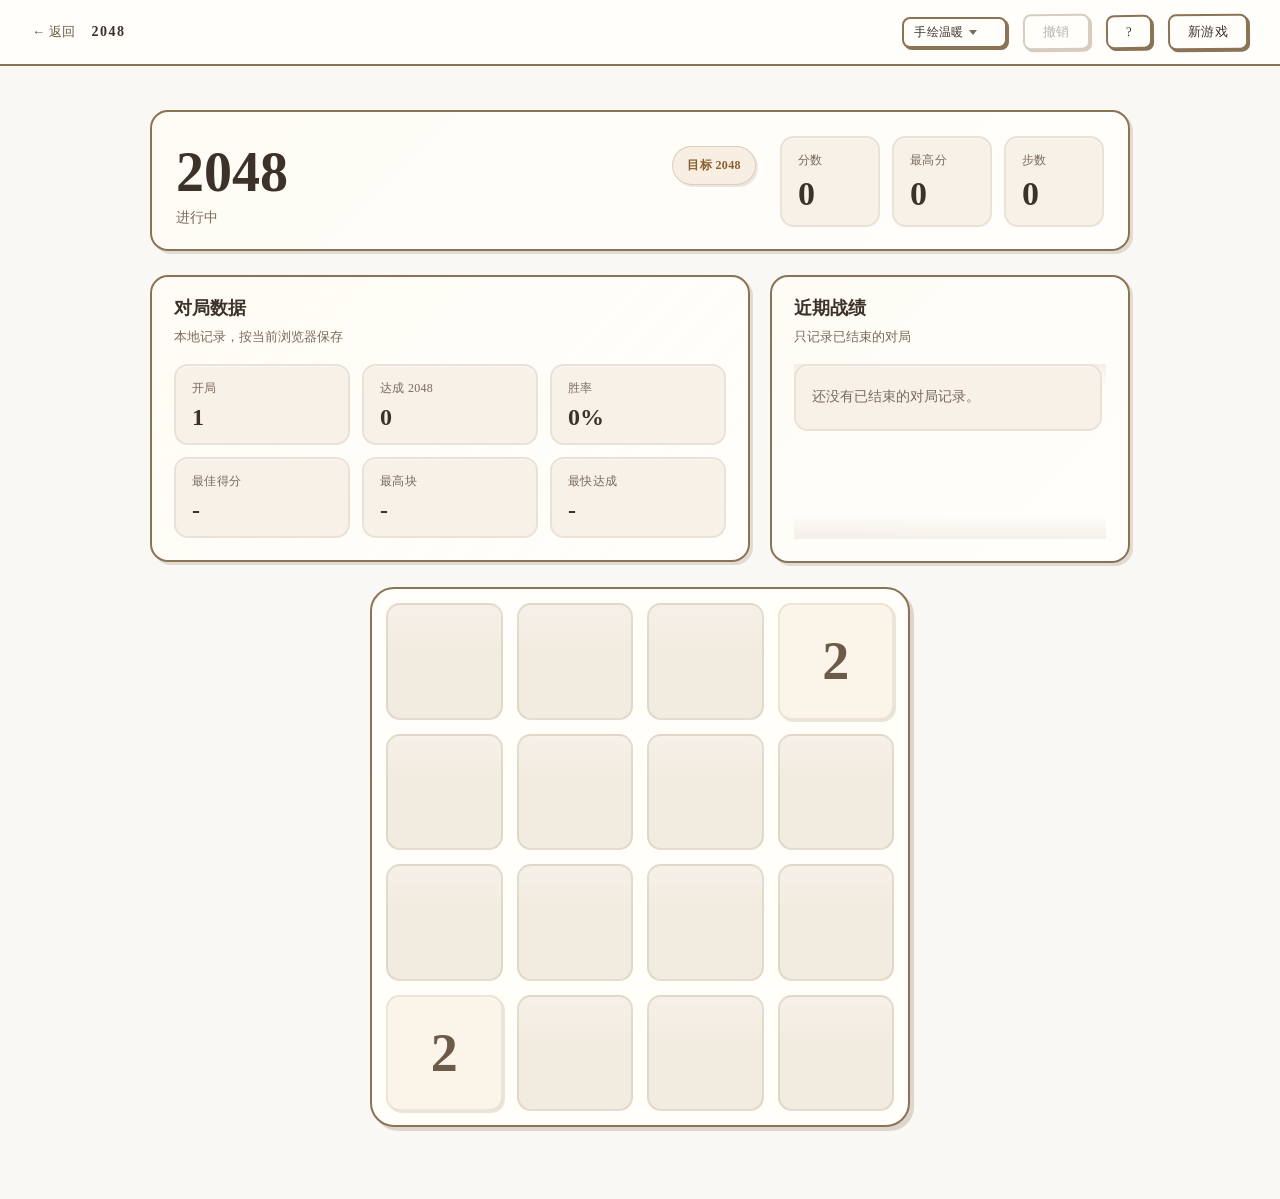
==== games/2048/index.html @ a8e71bed "Initial commit: game collection with GPL v3 license" ====
<!DOCTYPE html>
<html lang="zh-CN" data-theme="sketch">
<head>
  <meta charset="UTF-8" />
  <meta name="viewport" content="width=device-width, initial-scale=1.0" />
  <title>2048</title>
  <link rel="stylesheet" href="../../styles/common.css" />
  <link rel="stylesheet" href="2048.css?v=2" />
</head>
<body>
  <div class="topbar">
    <div class="topbar-left">
      <a class="back-link" href="../../index.html">&#8592; 返回</a>
      <span class="game-name">2048</span>
    </div>
    <div class="topbar-right">
      <div class="theme-switcher">
        <select id="theme-switcher" title="切换主题">
          <option value="dark">暗夜黑晶</option>
          <option value="flat">扁平多彩</option>
          <option value="neumorphism">新拟态</option>
          <option value="cyberpunk">赛博朋克</option>
          <option value="terminal">复古终端</option>
          <option value="material">Material You</option>
          <option value="vaporwave">蒸汽波</option>
          <option value="sketch">手绘温暖</option>
        </select>
      </div>
      <button id="btn-undo" type="button">撤销</button>
      <button id="btn-help" type="button" title="帮助 (?)">?</button>
      <button id="btn-new" type="button">新游戏</button>
    </div>
  </div>

  <main class="page">
    <section class="game-shell">
      <div class="game-head">
        <div class="headline">
          <div>
            <h1>2048</h1>
            <div class="status-text" id="status-text">进行中</div>
          </div>
          <div class="goal-chip" id="goal-chip">目标 2048</div>
        </div>
        <div class="metrics">
          <div class="metric">
            <span class="metric-label">分数</span>
            <strong id="score">0</strong>
          </div>
          <div class="metric">
            <span class="metric-label">最高分</span>
            <strong id="best">0</strong>
          </div>
          <div class="metric">
            <span class="metric-label">步数</span>
            <strong id="moves">0</strong>
          </div>
        </div>
      </div>

      <div class="stats-section">
        <section class="stats-panel">
          <div class="panel-head">
            <div>
              <h2>对局数据</h2>
              <div class="panel-subtitle">本地记录，按当前浏览器保存</div>
            </div>
          </div>
          <div class="stats-grid">
            <div class="stats-item">
              <span class="stats-label">开局</span>
              <strong id="stats-started">0</strong>
            </div>
            <div class="stats-item">
              <span class="stats-label">达成 2048</span>
              <strong id="stats-won">0</strong>
            </div>
            <div class="stats-item">
              <span class="stats-label">胜率</span>
              <strong id="stats-win-rate">0%</strong>
            </div>
            <div class="stats-item">
              <span class="stats-label">最佳得分</span>
              <strong id="stats-best-score">-</strong>
            </div>
            <div class="stats-item">
              <span class="stats-label">最高块</span>
              <strong id="stats-best-tile">-</strong>
            </div>
            <div class="stats-item">
              <span class="stats-label">最快达成</span>
              <strong id="stats-best-time">-</strong>
            </div>
          </div>
        </section>

        <section class="stats-panel recent-panel">
          <div class="panel-head">
            <div>
              <h2>近期战绩</h2>
              <div class="panel-subtitle">只记录已结束的对局</div>
            </div>
          </div>
          <div class="recent-list" id="recent-list"></div>
        </section>
      </div>

      <div class="board-wrap">
        <div class="board" id="board" aria-label="2048 棋盘">
          <div class="board-grid" id="board-grid" aria-hidden="true"></div>
          <div class="tile-layer" id="tile-layer" aria-live="polite"></div>
        </div>
      </div>
    </section>
  </main>

  <div class="overlay" id="overlay" hidden>
    <div class="overlay-card">
      <div class="overlay-title" id="overlay-title"></div>
      <div class="overlay-scoreline" id="overlay-scoreline"></div>
      <div class="overlay-actions">
        <button id="overlay-undo" type="button" hidden>撤销一步</button>
        <button id="overlay-continue" type="button" hidden>继续</button>
        <a class="overlay-link" id="overlay-home" href="../../index.html">返回首页</a>
        <button id="overlay-new" type="button">再来一局</button>
      </div>
    </div>
  </div>

  <div class="overlay" id="help-overlay" hidden>
    <div class="overlay-card">
      <div class="overlay-title">帮助</div>
      <div class="help-section">
        <div class="help-section-title">游戏规则</div>
        <div class="help-rules">
          <p>使用 <strong>方向键</strong> 或 <strong>滑动</strong> 来移动所有方块。</p>
          <p>相同数字的方块碰撞时会<strong>合并</strong>（如 2+2=4，4+4=8）。</p>
          <p>每次移动后，空白处会随机出现一个 2 或 4。</p>
          <p>目标是拼出<strong>2048</strong>；当无法移动时游戏结束。</p>
        </div>
      </div>
      <div class="help-section">
        <div class="help-section-title">快捷键</div>
        <div class="help-content">
          <div class="help-row"><kbd>方向键 / WASD / HJKL</kbd><span>移动方块</span></div>
          <div class="help-row"><kbd>R</kbd><span>新游戏</span></div>
          <div class="help-row"><kbd>U / Ctrl+Z</kbd><span>撤销一步</span></div>
          <div class="help-row"><kbd>?</kbd><span>打开帮助</span></div>
          <div class="help-row"><kbd>ESC</kbd><span>关闭弹窗</span></div>
        </div>
      </div>
      <div class="overlay-actions">
        <button id="help-close" type="button">知道了</button>
      </div>
    </div>
  </div>

  <script src="../../scripts/theme.js"></script>
  <script src="2048.js?v=2"></script>
</body>
</html>
---- styles/common.css ----
:root {
  /* 颜色 */
  --bg-base: #f5f5f7;
  --bg-glass: rgba(255, 255, 255, 0.6);
  --bg-glass-hover: rgba(255, 255, 255, 0.85);
  --bg-tag: rgba(0, 0, 0, 0.04);
  --bg-select-option: #ffffff;
  --bg-gradient: linear-gradient(180deg, #f9f9fb 0%, #ececef 100%);
  --line: rgba(0, 0, 0, 0.08);
  --line-soft: rgba(0, 0, 0, 0.04);
  --line-hover: rgba(0, 0, 0, 0.14);
  --ink: #1a1a1a;
  --ink-soft: #4a4a4a;
  --muted: #86868b;
  --accent: #5b6d8a;
  --good: #5a8a6a;
  --danger: #c5384a;

  /* 形状 */
  --radius: 10px;
  --radius-sm: 4px;
  --radius-md: 8px;
  --radius-lg: 14px;
  --radius-xl: 18px;

  /* 效果 */
  --shadow-button: inset 0 1px 0 rgba(255, 255, 255, 0.6),
    0 1px 2px rgba(0, 0, 0, 0.04);
  --shadow-button-hover: inset 0 1px 0 rgba(255, 255, 255, 0.6),
    0 1px 2px rgba(0, 0, 0, 0.04);
  --shadow-card: inset 0 1px 0 rgba(255, 255, 255, 0.7),
    0 1px 2px rgba(0, 0, 0, 0.04);
  --shadow-card-hover: inset 0 1px 0 rgba(255, 255, 255, 0.8),
    0 8px 24px rgba(0, 0, 0, 0.08), 0 2px 6px rgba(0, 0, 0, 0.04);
  --shadow-game-card: inset 0 1px 0 rgba(255, 255, 255, 0.9),
    0 4px 12px rgba(0, 0, 0, 0.08), 0 1px 3px rgba(0, 0, 0, 0.06);
  --shadow-game-card-hover: inset 0 1px 0 rgba(255, 255, 255, 0.9),
    0 8px 18px rgba(0, 0, 0, 0.1), 0 2px 5px rgba(0, 0, 0, 0.06);
  --shadow-game-card-back: inset 0 1px 0 rgba(255, 255, 255, 0.45),
    0 4px 12px rgba(0, 0, 0, 0.1), 0 1px 3px rgba(0, 0, 0, 0.06);
  --shadow-game-card-drag: inset 0 1px 0 rgba(255, 255, 255, 0.95),
    0 16px 36px rgba(0, 0, 0, 0.18), 0 4px 10px rgba(0, 0, 0, 0.1);
  --shadow-overlay: inset 0 1px 0 rgba(255, 255, 255, 0.95),
    0 24px 56px rgba(0, 0, 0, 0.12), 0 4px 12px rgba(0, 0, 0, 0.06);
  --shadow-toast: 0 8px 24px rgba(0, 0, 0, 0.15);
  --shadow-highlight: rgba(255, 255, 255, 0.6);
  --shadow-highlight-hover: rgba(255, 255, 255, 0.8);
  --backdrop: blur(14px) saturate(160%);
  --backdrop-card: blur(20px) saturate(160%);
  --backdrop-overlay: blur(20px) saturate(160%);
  --border-width: 1px;
  --border-style: solid;

  --font: -apple-system, BlinkMacSystemFont, "SF Pro Display", "Segoe UI",
    "PingFang SC", "Hiragino Sans GB", "Microsoft YaHei", sans-serif;

  /* 游戏页面通用变量 */
  --bg-slot: rgba(255, 255, 255, 0.4);
  --bg-card-face: rgba(255, 255, 255, 0.72);
  --bg-card-back: rgba(70, 75, 90, 0.28);
  --border-card: rgba(0, 0, 0, 0.06);
  --border-card-back: rgba(255, 255, 255, 0.45);
  --color-slot: rgba(0, 0, 0, 0.18);
  --bg-overlay: rgba(245, 245, 247, 0.55);
  --border-overlay: rgba(255, 255, 255, 0.85);
  --bg-toast: rgba(26, 26, 26, 0.85);
  --ink-toast: rgba(255, 255, 255, 0.95);
  --scroll-shadow: rgba(0, 0, 0, 0.08);
}

* {
  box-sizing: border-box;
}

html,
body {
  margin: 0;
  padding: 0;
  background-color: var(--bg-base);
  background-image: var(--bg-gradient);
  background-attachment: fixed;
  color: var(--ink);
  font-family: var(--font);
  min-height: 100vh;
  -webkit-font-smoothing: antialiased;
  -moz-osx-font-smoothing: grayscale;
}

a {
  color: inherit;
  text-decoration: none;
}

button {
  -webkit-appearance: none;
  appearance: none;
  font-family: inherit;
  font-size: 13px;
  color: var(--ink);
  background: var(--bg-glass);
  backdrop-filter: var(--backdrop);
  -webkit-backdrop-filter: var(--backdrop);
  border: var(--border-width) var(--border-style) var(--line);
  padding: 7px 18px;
  border-radius: var(--radius);
  cursor: pointer;
  transition: background 0.15s ease, border-color 0.15s ease,
    transform 0.05s ease, box-shadow 0.15s ease;
  letter-spacing: 0.3px;
  box-shadow: var(--shadow-button);
}
button:hover {
  background: var(--bg-glass-hover);
  border-color: var(--line-hover);
  box-shadow: var(--shadow-button-hover);
}
button:active {
  transform: translateY(1px);
}

button:focus-visible,
select:focus-visible,
a:focus-visible {
  outline: 2px solid var(--accent);
  outline-offset: 2px;
}
button[disabled] {
  opacity: 0.35;
  cursor: not-allowed;
}
button[disabled]:hover {
  background: var(--bg-glass);
  border-color: var(--line-soft);
  box-shadow: var(--shadow-button);
}

select {
  -webkit-appearance: none;
  appearance: none;
  font-family: inherit;
  font-size: 13px;
  color: var(--ink);
  background-color: var(--bg-glass);
  background-image: url("data:image/svg+xml,%3Csvg xmlns='http://www.w3.org/2000/svg' width='10' height='6' fill='none'%3E%3Cpath d='M1 1l4 4 4-4' stroke='%2386868b' stroke-width='1.5' stroke-linecap='round' stroke-linejoin='round'/%3E%3C/svg%3E");
  background-position: right 10px center;
  background-size: 10px 6px;
  background-repeat: no-repeat;
  backdrop-filter: var(--backdrop);
  -webkit-backdrop-filter: var(--backdrop);
  border: var(--border-width) var(--border-style) var(--line);
  padding: 6px 30px 6px 12px;
  border-radius: var(--radius);
  cursor: pointer;
  transition: border-color 0.15s ease;
  box-shadow: var(--shadow-button);
}
select:hover {
  border-color: var(--line-hover);
}
select option {
  background: var(--bg-select-option);
  color: var(--ink);
}

/* 头部 */
.site-header {
  padding: 72px 56px 36px;
  border-bottom: 1px solid var(--line);
}
.header-row {
  display: flex;
  justify-content: space-between;
  align-items: center;
  gap: 20px;
  flex-wrap: wrap;
}
.site-title {
  font-size: 36px;
  font-weight: 600;
  letter-spacing: 1px;
  color: var(--ink);
}
.site-subtitle {
  color: var(--muted);
  font-size: 14px;
  margin-top: 12px;
  letter-spacing: 0.5px;
}

/* 主题切换器 */
.theme-switcher select {
  font-size: 12px;
  padding: 5px 10px;
  min-height: 30px;
}

/* 自定义下拉 */
.custom-dropdown {
  position: relative;
}

.custom-dropdown-trigger {
  font-size: 12px;
  padding: 5px 28px 5px 10px;
  display: flex;
  align-items: center;
  gap: 6px;
  white-space: nowrap;
  min-height: 30px;
}

.custom-dropdown-trigger::after {
  content: "";
  width: 0;
  height: 0;
  border-left: 4px solid transparent;
  border-right: 4px solid transparent;
  border-top: 5px solid var(--muted);
  transition: transform 0.15s ease;
}

.custom-dropdown-trigger.is-open::after {
  transform: rotate(180deg);
}

.custom-dropdown-list {
  position: absolute;
  top: calc(100% + 6px);
  right: 0;
  min-width: 100%;
  max-height: 240px;
  overflow: auto;
  background: var(--bg-glass-hover);
  backdrop-filter: var(--backdrop-card);
  -webkit-backdrop-filter: var(--backdrop-card);
  border: var(--border-width) var(--border-style) var(--line);
  border-radius: var(--radius);
  box-shadow: var(--shadow-overlay);
  z-index: 200;
  padding: 4px;
  scrollbar-width: thin;
  scrollbar-color: var(--line-hover) transparent;
  opacity: 0;
  visibility: hidden;
  transform: translateY(-4px);
  transition: opacity 0.18s ease, visibility 0.18s ease, transform 0.18s ease;
}

.custom-dropdown-list.is-open {
  opacity: 1;
  visibility: visible;
  transform: translateY(0);
}

.custom-dropdown-list::-webkit-scrollbar {
  width: 4px;
}

.custom-dropdown-list::-webkit-scrollbar-track {
  background: transparent;
}

.custom-dropdown-list::-webkit-scrollbar-thumb {
  background: var(--line-hover);
  border-radius: 999px;
}

.custom-dropdown-item {
  padding: 6px 10px;
  font-size: 12px;
  color: var(--ink);
  border-radius: var(--radius-sm);
  cursor: pointer;
  white-space: nowrap;
  transition: background 0.1s ease;
}

.custom-dropdown-item:hover {
  background: var(--bg-tag);
}

.custom-dropdown-item.is-active {
  color: var(--accent);
  font-weight: 600;
}

/* 游戏卡片网格 */
.game-grid {
  display: grid;
  grid-template-columns: repeat(auto-fill, minmax(260px, 1fr));
  gap: 22px;
  padding: 40px 56px 80px;
}

.game-card {
  display: block;
  background: var(--bg-glass);
  backdrop-filter: var(--backdrop-card);
  -webkit-backdrop-filter: var(--backdrop-card);
  border: var(--border-width) var(--border-style) var(--line);
  border-radius: var(--radius-lg);
  padding: 26px 28px 24px;
  cursor: pointer;
  transition: transform 0.2s ease, background 0.2s ease, border-color 0.2s ease,
    box-shadow 0.2s ease;
  position: relative;
  box-shadow: var(--shadow-card);
}
.game-card:hover {
  transform: translateY(-3px);
  background: var(--bg-glass-hover);
  border-color: var(--line-hover);
  box-shadow: var(--shadow-card-hover);
}
.game-card:active {
  transform: translateY(-1px);
}

.game-card .name {
  font-size: 18px;
  font-weight: 600;
  letter-spacing: 0.3px;
  color: var(--ink);
}
.game-card .desc {
  margin-top: 12px;
  font-size: 13px;
  color: var(--muted);
  line-height: 1.65;
}
.game-card .tag {
  display: inline-block;
  margin-top: 14px;
  padding: 3px 10px;
  font-size: 11px;
  background: var(--bg-tag);
  border: var(--border-width) var(--border-style) var(--line);
  color: var(--ink-soft);
  border-radius: var(--radius-sm);
  letter-spacing: 0.5px;
}

/* --- Dashboard stats on homepage --- */

.dash-stats {
  margin-top: 14px;
  padding-top: 12px;
  border-top: 1px dashed var(--line);
}

.dash-line {
  display: flex;
  justify-content: space-between;
  gap: 8px;
  font-size: 12px;
  color: var(--muted);
}

.dash-line span {
  display: inline-flex;
  align-items: center;
  gap: 4px;
}

.dash-recent {
  margin-top: 4px;
  font-size: 12px;
  color: var(--muted);
  white-space: nowrap;
  overflow: hidden;
  text-overflow: ellipsis;
}

/* ========== 主题定义 ========== */

/* 1. glass（默认） */

/* 2. 暗夜黑晶 */
html[data-theme="dark"] {
  --bg-base: #0f0f12;
  --bg-glass: rgba(35, 35, 40, 0.6);
  --bg-glass-hover: rgba(50, 50, 58, 0.85);
  --bg-tag: rgba(255, 255, 255, 0.06);
  --bg-select-option: #25252b;
  --bg-gradient: linear-gradient(180deg, #16161a 0%, #0f0f12 100%);
  --line: rgba(255, 255, 255, 0.08);
  --line-soft: rgba(255, 255, 255, 0.04);
  --line-hover: rgba(255, 255, 255, 0.14);
  --ink: #e8e8ed;
  --ink-soft: #a1a1a6;
  --muted: #6e6e73;
  --accent: #5fa8d3;
  --good: #5da876;
  --danger: #e85d6e;
  --shadow-button: inset 0 1px 0 rgba(255, 255, 255, 0.05),
    0 1px 2px rgba(0, 0, 0, 0.3);
  --shadow-button-hover: inset 0 1px 0 rgba(255, 255, 255, 0.05),
    0 1px 2px rgba(0, 0, 0, 0.3);
  --shadow-card: inset 0 1px 0 rgba(255, 255, 255, 0.05),
    0 1px 2px rgba(0, 0, 0, 0.3);
  --shadow-card-hover: inset 0 1px 0 rgba(255, 255, 255, 0.08),
    0 8px 24px rgba(0, 0, 0, 0.35), 0 2px 6px rgba(0, 0, 0, 0.2);
  --shadow-game-card: inset 0 1px 0 rgba(255, 255, 255, 0.08),
    0 4px 12px rgba(0, 0, 0, 0.25), 0 1px 3px rgba(0, 0, 0, 0.2);
  --shadow-game-card-hover: inset 0 1px 0 rgba(255, 255, 255, 0.08),
    0 8px 18px rgba(0, 0, 0, 0.3), 0 2px 5px rgba(0, 0, 0, 0.2);
  --shadow-game-card-back: inset 0 1px 0 rgba(255, 255, 255, 0.1),
    0 4px 12px rgba(0, 0, 0, 0.25), 0 1px 3px rgba(0, 0, 0, 0.2);
  --shadow-game-card-drag: inset 0 1px 0 rgba(255, 255, 255, 0.1),
    0 16px 36px rgba(0, 0, 0, 0.35), 0 4px 10px rgba(0, 0, 0, 0.25);
  --shadow-overlay: inset 0 1px 0 rgba(255, 255, 255, 0.08),
    0 24px 56px rgba(0, 0, 0, 0.45), 0 4px 12px rgba(0, 0, 0, 0.25);
  --shadow-toast: 0 8px 24px rgba(0, 0, 0, 0.35);
  --shadow-highlight: rgba(255, 255, 255, 0.05);
  --shadow-highlight-hover: rgba(255, 255, 255, 0.08);
  --bg-slot: rgba(255, 255, 255, 0.12);
  --bg-card-face: rgba(240, 240, 245, 0.92);
  --bg-card-back: rgba(120, 125, 140, 0.35);
  --border-card: rgba(0, 0, 0, 0.12);
  --border-card-back: rgba(255, 255, 255, 0.25);
  --color-slot: rgba(255, 255, 255, 0.25);
  --bg-overlay: rgba(15, 15, 18, 0.75);
  --border-overlay: rgba(255, 255, 255, 0.08);
  --bg-toast: rgba(20, 20, 25, 0.9);
  --ink-toast: rgba(255, 255, 255, 0.95);
  --scroll-shadow: rgba(0, 0, 0, 0.2);
}

/* 3. 扁平多彩 */
html[data-theme="flat"] {
  --bg-base: #f0f2f5;
  --bg-glass: #ffffff;
  --bg-glass-hover: #f5f5f5;
  --bg-tag: #eef1f5;
  --bg-select-option: #ffffff;
  --bg-gradient: none;
  --line: #e1e4e8;
  --line-soft: #f0f2f5;
  --line-hover: #d1d5da;
  --ink: #24292f;
  --ink-soft: #57606a;
  --muted: #8c959f;
  --accent: #0969da;
  --good: #1a7f37;
  --danger: #cf222e;
  --radius: 0px;
  --radius-sm: 0px;
  --radius-md: 0px;
  --radius-lg: 0px;
  --radius-xl: 0px;
  --shadow-button: none;
  --shadow-button-hover: none;
  --shadow-card: none;
  --shadow-card-hover: none;
  --shadow-game-card: none;
  --shadow-game-card-hover: none;
  --shadow-game-card-back: none;
  --shadow-game-card-drag: none;
  --shadow-overlay: none;
  --shadow-toast: none;
  --shadow-highlight: transparent;
  --shadow-highlight-hover: transparent;
  --backdrop: none;
  --backdrop-card: none;
  --backdrop-overlay: none;
  --bg-slot: #eef1f5;
  --bg-card-face: #ffffff;
  --bg-card-back: #57606a;
  --border-card: #d1d5da;
  --border-card-back: #8c959f;
  --color-slot: #8c959f;
  --bg-overlay: rgba(240, 242, 245, 0.95);
  --border-overlay: #d1d5da;
  --bg-toast: #24292f;
  --ink-toast: #ffffff;
  --scroll-shadow: rgba(0, 0, 0, 0.06);
}

/* 4. 新拟态 */
html[data-theme="neumorphism"] {
  --bg-base: #e0e5ec;
  --bg-glass: #e0e5ec;
  --bg-glass-hover: #e0e5ec;
  --bg-tag: #d1d9e6;
  --bg-select-option: #e0e5ec;
  --bg-gradient: none;
  --line: transparent;
  --line-soft: transparent;
  --line-hover: transparent;
  --ink: #4a5568;
  --ink-soft: #718096;
  --muted: #a0aec0;
  --accent: #667eea;
  --good: #48bb78;
  --danger: #f56565;
  --radius: 12px;
  --radius-sm: 8px;
  --radius-md: 10px;
  --radius-lg: 16px;
  --radius-xl: 20px;
  --shadow-button: 6px 6px 10px rgba(163, 177, 198, 0.6),
    -6px -6px 10px rgba(255, 255, 255, 0.5);
  --shadow-button-hover: inset 4px 4px 8px rgba(163, 177, 198, 0.6),
    inset -4px -4px 8px rgba(255, 255, 255, 0.5);
  --shadow-card: 8px 8px 16px rgba(163, 177, 198, 0.6),
    -8px -8px 16px rgba(255, 255, 255, 0.5);
  --shadow-card-hover: inset 4px 4px 8px rgba(163, 177, 198, 0.6),
    inset -4px -4px 8px rgba(255, 255, 255, 0.5);
  --shadow-game-card: 6px 6px 12px rgba(163, 177, 198, 0.5),
    -6px -6px 12px rgba(255, 255, 255, 0.4);
  --shadow-game-card-hover: 8px 8px 16px rgba(163, 177, 198, 0.5),
    -8px -8px 16px rgba(255, 255, 255, 0.4);
  --shadow-game-card-back: inset 3px 3px 6px rgba(163, 177, 198, 0.4),
    inset -3px -3px 6px rgba(255, 255, 255, 0.3);
  --shadow-game-card-drag: 10px 10px 20px rgba(163, 177, 198, 0.6),
    -10px -10px 20px rgba(255, 255, 255, 0.5);
  --shadow-overlay: 12px 12px 24px rgba(163, 177, 198, 0.6),
    -12px -12px 24px rgba(255, 255, 255, 0.5);
  --shadow-toast: 6px 6px 12px rgba(163, 177, 198, 0.5),
    -6px -6px 12px rgba(255, 255, 255, 0.4);
  --shadow-highlight: transparent;
  --shadow-highlight-hover: transparent;
  --backdrop: none;
  --backdrop-card: none;
  --backdrop-overlay: none;
  --border-width: 0px;
  --bg-slot: #e0e5ec;
  --bg-card-face: #e0e5ec;
  --bg-card-back: #c5cdd8;
  --border-card: transparent;
  --border-card-back: transparent;
  --color-slot: #a0aec0;
  --bg-overlay: rgba(224, 229, 236, 0.85);
  --border-overlay: transparent;
  --bg-toast: #4a5568;
  --ink-toast: #ffffff;
  --scroll-shadow: rgba(163, 177, 198, 0.25);
}

/* 5. 赛博朋克 */
html[data-theme="cyberpunk"] {
  --bg-base: #0a0a0f;
  --bg-glass: rgba(10, 10, 15, 0.85);
  --bg-glass-hover: rgba(20, 20, 35, 0.95);
  --bg-tag: rgba(0, 255, 255, 0.1);
  --bg-select-option: #0a0a0f;
  --bg-gradient: linear-gradient(180deg, #0f0f1a 0%, #0a0a0f 100%);
  --line: #00ffff;
  --line-soft: rgba(0, 255, 255, 0.15);
  --line-hover: #00ffff;
  --ink: #e0e0e0;
  --ink-soft: #a0a0a0;
  --muted: #606060;
  --accent: #ff00ff;
  --good: #00ff41;
  --danger: #ff003c;
  --radius: 2px;
  --radius-sm: 0px;
  --radius-md: 2px;
  --radius-lg: 4px;
  --radius-xl: 4px;
  --shadow-button: 0 0 8px rgba(0, 255, 255, 0.4),
    inset 0 0 4px rgba(0, 255, 255, 0.2);
  --shadow-button-hover: 0 0 12px rgba(0, 255, 255, 0.6),
    inset 0 0 6px rgba(0, 255, 255, 0.3);
  --shadow-card: 0 0 12px rgba(0, 255, 255, 0.3),
    inset 0 0 6px rgba(0, 255, 255, 0.1);
  --shadow-card-hover: 0 0 20px rgba(0, 255, 255, 0.6),
    inset 0 0 10px rgba(0, 255, 255, 0.2);
  --shadow-game-card: 0 0 8px rgba(0, 255, 255, 0.3),
    inset 0 0 4px rgba(0, 255, 255, 0.1);
  --shadow-game-card-hover: 0 0 12px rgba(0, 255, 255, 0.5),
    inset 0 0 6px rgba(0, 255, 255, 0.15);
  --shadow-game-card-back: 0 0 8px rgba(255, 0, 255, 0.3);
  --shadow-game-card-drag: 0 0 20px rgba(0, 255, 255, 0.6);
  --shadow-overlay: 0 0 40px rgba(0, 255, 255, 0.3);
  --shadow-toast: 0 0 12px rgba(0, 255, 255, 0.5);
  --shadow-highlight: transparent;
  --shadow-highlight-hover: transparent;
  --backdrop: none;
  --backdrop-card: none;
  --backdrop-overlay: none;
  --font: "Courier New", "Segoe UI", "PingFang SC", "Microsoft YaHei", monospace;
  --bg-slot: rgba(0, 255, 255, 0.05);
  --bg-card-face: rgba(15, 15, 25, 0.95);
  --bg-card-back: rgba(255, 0, 255, 0.15);
  --border-card: #00ffff;
  --border-card-back: #ff00ff;
  --color-slot: #00ffff;
  --bg-overlay: rgba(5, 5, 10, 0.9);
  --border-overlay: #00ffff;
  --bg-toast: rgba(5, 5, 10, 0.95);
  --ink-toast: #e0e0e0;
  --suit-spade: #e0e0e0;
  --suit-club: #e0e0e0;
  --suit-heart: #ff3333;
  --suit-diamond: #ff3333;
  --scroll-shadow: rgba(0, 255, 255, 0.08);
}

/* 6. 复古终端 */
html[data-theme="terminal"] {
  --bg-base: #0c0c0c;
  --bg-glass: #0f1f0f;
  --bg-glass-hover: #1a2f1a;
  --bg-tag: #0f1f0f;
  --bg-select-option: #0c0c0c;
  --bg-gradient: none;
  --line: #33ff33;
  --line-soft: rgba(51, 255, 51, 0.15);
  --line-hover: #33ff33;
  --ink: #33ff33;
  --ink-soft: #2ecc2e;
  --muted: #1a8c1a;
  --accent: #33ff33;
  --good: #33ff33;
  --danger: #ff3333;
  --radius: 0px;
  --radius-sm: 0px;
  --radius-md: 0px;
  --radius-lg: 0px;
  --radius-xl: 0px;
  --shadow-button: none;
  --shadow-button-hover: none;
  --shadow-card: none;
  --shadow-card-hover: none;
  --shadow-game-card: none;
  --shadow-game-card-hover: none;
  --shadow-game-card-back: none;
  --shadow-game-card-drag: none;
  --shadow-overlay: none;
  --shadow-toast: none;
  --shadow-highlight: transparent;
  --shadow-highlight-hover: transparent;
  --backdrop: none;
  --backdrop-card: none;
  --backdrop-overlay: none;
  --font: "Courier New", "SF Mono", "PingFang SC", "Microsoft YaHei", monospace;
  --bg-slot: #0f1f0f;
  --bg-card-face: #0c0c0c;
  --bg-card-back: #1a1a1a;
  --border-card: #33ff33;
  --border-card-back: #33ff33;
  --color-slot: #1a8c1a;
  --bg-overlay: rgba(12, 12, 12, 0.95);
  --border-overlay: #33ff33;
  --bg-toast: #0c0c0c;
  --ink-toast: #33ff33;
  --suit-spade: #33ff33;
  --suit-club: #33ff33;
  --suit-heart: #ff3333;
  --suit-diamond: #ff3333;
  --scroll-shadow: rgba(51, 255, 51, 0.06);
}

/* 7. Material You */
html[data-theme="material"] {
  --bg-base: #fdfbf7;
  --bg-glass: #ffffff;
  --bg-glass-hover: #f5f5f5;
  --bg-tag: #e8eaed;
  --bg-select-option: #ffffff;
  --bg-gradient: none;
  --line: #dadce0;
  --line-soft: #f1f3f4;
  --line-hover: #dadce0;
  --ink: #202124;
  --ink-soft: #5f6368;
  --muted: #80868b;
  --accent: #1a73e8;
  --good: #34a853;
  --danger: #ea4335;
  --radius: 8px;
  --radius-sm: 4px;
  --radius-md: 12px;
  --radius-lg: 16px;
  --radius-xl: 24px;
  --shadow-button: 0 1px 2px rgba(60, 64, 67, 0.3),
    0 1px 3px 1px rgba(60, 64, 67, 0.15);
  --shadow-button-hover: 0 1px 2px rgba(60, 64, 67, 0.3),
    0 2px 6px 2px rgba(60, 64, 67, 0.15);
  --shadow-card: 0 1px 2px rgba(60, 64, 67, 0.3),
    0 1px 3px 1px rgba(60, 64, 67, 0.15);
  --shadow-card-hover: 0 1px 2px rgba(60, 64, 67, 0.3),
    0 2px 6px 2px rgba(60, 64, 67, 0.15);
  --shadow-game-card: 0 1px 2px rgba(60, 64, 67, 0.2),
    0 1px 3px rgba(60, 64, 67, 0.1);
  --shadow-game-card-hover: 0 1px 3px rgba(60, 64, 67, 0.3),
    0 4px 8px 3px rgba(60, 64, 67, 0.15);
  --shadow-game-card-back: 0 1px 2px rgba(60, 64, 67, 0.2),
    0 1px 3px rgba(60, 64, 67, 0.1);
  --shadow-game-card-drag: 0 4px 8px rgba(60, 64, 67, 0.3),
    0 6px 12px 4px rgba(60, 64, 67, 0.15);
  --shadow-overlay: 0 8px 16px rgba(60, 64, 67, 0.2),
    0 12px 24px 6px rgba(60, 64, 67, 0.1);
  --shadow-toast: 0 4px 8px rgba(60, 64, 67, 0.3);
  --shadow-highlight: transparent;
  --shadow-highlight-hover: transparent;
  --backdrop: none;
  --backdrop-card: none;
  --backdrop-overlay: none;
  --font: "Roboto", "Segoe UI", "PingFang SC", "Microsoft YaHei", sans-serif;
  --bg-slot: #f1f3f4;
  --bg-card-face: #ffffff;
  --bg-card-back: #5f6368;
  --border-card: #dadce0;
  --border-card-back: #9aa0a6;
  --color-slot: #80868b;
  --bg-overlay: rgba(255, 255, 255, 0.9);
  --border-overlay: #ffffff;
  --bg-toast: #202124;
  --ink-toast: #ffffff;
  --scroll-shadow: rgba(60, 64, 67, 0.08);
}

/* 8. 蒸汽波 */
html[data-theme="vaporwave"] {
  --bg-base: #1a0b2e;
  --bg-glass: rgba(255, 105, 180, 0.15);
  --bg-glass-hover: rgba(255, 105, 180, 0.25);
  --bg-tag: rgba(0, 255, 255, 0.1);
  --bg-select-option: #1a0b2e;
  --bg-gradient: linear-gradient(180deg, #2d1b4e 0%, #1a0b2e 50%, #0f0520 100%);
  --line: #ff69b4;
  --line-soft: rgba(255, 105, 180, 0.2);
  --line-hover: #00ffff;
  --ink: #f0f0f0;
  --ink-soft: #c0c0c0;
  --muted: #8080ff;
  --accent: #00ffff;
  --good: #39ff14;
  --danger: #ff003c;
  --radius: 4px;
  --radius-sm: 2px;
  --radius-md: 6px;
  --radius-lg: 12px;
  --radius-xl: 16px;
  --shadow-button: 0 0 10px rgba(0, 255, 255, 0.4),
    0 0 20px rgba(255, 105, 180, 0.2);
  --shadow-button-hover: 0 0 15px rgba(0, 255, 255, 0.6),
    0 0 30px rgba(255, 105, 180, 0.3);
  --shadow-card: 0 0 15px rgba(0, 255, 255, 0.3),
    0 0 30px rgba(255, 105, 180, 0.15);
  --shadow-card-hover: 0 0 25px rgba(0, 255, 255, 0.5),
    0 0 50px rgba(255, 105, 180, 0.3);
  --shadow-game-card: 0 0 10px rgba(0, 255, 255, 0.3),
    0 4px 12px rgba(0, 0, 0, 0.2);
  --shadow-game-card-hover: 0 0 15px rgba(0, 255, 255, 0.5),
    0 8px 18px rgba(0, 0, 0, 0.25);
  --shadow-game-card-back: 0 0 10px rgba(255, 105, 180, 0.4);
  --shadow-game-card-drag: 0 0 25px rgba(0, 255, 255, 0.6),
    0 16px 36px rgba(0, 0, 0, 0.3);
  --shadow-overlay: 0 0 40px rgba(0, 255, 255, 0.3);
  --shadow-toast: 0 0 15px rgba(0, 255, 255, 0.5);
  --shadow-highlight: transparent;
  --shadow-highlight-hover: transparent;
  --backdrop: none;
  --backdrop-card: none;
  --backdrop-overlay: none;
  --font: "Courier New", "Segoe UI", "PingFang SC", "Microsoft YaHei", monospace;
  --bg-slot: rgba(255, 105, 180, 0.1);
  --bg-card-face: rgba(26, 11, 46, 0.9);
  --bg-card-back: rgba(255, 105, 180, 0.2);
  --border-card: #00ffff;
  --border-card-back: #ff69b4;
  --color-slot: #ff69b4;
  --bg-overlay: rgba(26, 11, 46, 0.9);
  --border-overlay: #00ffff;
  --bg-toast: rgba(26, 11, 46, 0.95);
  --ink-toast: #f0f0f0;
  --suit-spade: #f0f0f0;
  --suit-club: #f0f0f0;
  --suit-heart: #ff69b4;
  --suit-diamond: #ff69b4;
  --scroll-shadow: rgba(255, 105, 180, 0.08);
}

/* 9. 手绘温暖 */
html[data-theme="sketch"] {
  --bg-base: #faf8f5;
  --bg-glass: #fffefb;
  --bg-glass-hover: #ffffff;
  --bg-tag: #f5f0e8;
  --bg-select-option: #fffefb;
  --bg-gradient: none;
  --line: #8b7355;
  --line-soft: #e8e0d5;
  --line-hover: #6b5a45;
  --ink: #3d3229;
  --ink-soft: #6b5a45;
  --muted: #7a6a5a;
  --accent: #d4a373;
  --good: #7fb069;
  --danger: #c75b39;
  --radius: 8px;
  --radius-sm: 4px;
  --radius-md: 10px;
  --radius-lg: 14px;
  --radius-xl: 18px;
  --shadow-button: 2px 2px 0 #8b7355;
  --shadow-button-hover: 3px 3px 0 #6b5a45;
  --shadow-card: 3px 3px 0 #8b7355;
  --shadow-card-hover: 4px 4px 0 #6b5a45;
  --shadow-game-card: 2px 2px 0 rgba(139, 115, 85, 0.3);
  --shadow-game-card-hover: 3px 3px 0 rgba(139, 115, 85, 0.4);
  --shadow-game-card-back: 2px 2px 0 rgba(139, 115, 85, 0.3);
  --shadow-game-card-drag: 4px 4px 0 rgba(139, 115, 85, 0.4);
  --shadow-overlay: 4px 4px 0 #8b7355;
  --shadow-toast: 2px 2px 0 #8b7355;
  --shadow-highlight: transparent;
  --shadow-highlight-hover: transparent;
  --backdrop: none;
  --backdrop-card: none;
  --backdrop-overlay: none;
  --border-width: 2px;
  --font: "Georgia", "Times New Roman", "Songti SC", "SimSun", "PingFang SC",
    "Microsoft YaHei", serif;
  --bg-slot: #f5f0e8;
  --bg-card-face: #fffefb;
  --bg-card-back: #d4c4a8;
  --border-card: #8b7355;
  --border-card-back: #a09080;
  --color-slot: #a09080;
  --bg-overlay: rgba(250, 248, 245, 0.95);
  --border-overlay: #8b7355;
  --bg-toast: rgba(61, 50, 41, 0.92);
  --ink-toast: rgba(255, 255, 255, 0.95);
  --scroll-shadow: rgba(139, 115, 85, 0.1);
}

/* ========== 主题特有覆盖（重做级别差异） ========== */

/* flat — 瓷砖式列表 */
html[data-theme="flat"] .game-grid {
  gap: 0;
  padding: 0;
}
html[data-theme="flat"] .game-card {
  border-width: 0 0 1px 0;
  border-radius: 0;
  display: flex;
  align-items: center;
  flex-wrap: wrap;
  gap: 8px 20px;
  padding: 22px 56px;
}
html[data-theme="flat"] .game-card .name {
  flex: 0 0 auto;
  font-weight: 700;
}
html[data-theme="flat"] .game-card .desc {
  margin-top: 0;
  flex: 1 1 auto;
}
html[data-theme="flat"] .game-card .tag {
  margin-top: 0;
  flex: 0 0 auto;
  border: none;
  background: var(--accent);
  color: #ffffff;
  padding: 4px 12px;
  font-size: 12px;
  text-transform: uppercase;
  letter-spacing: 0.5px;
}
html[data-theme="flat"] .game-card:hover {
  transform: none;
  background: var(--bg-tag);
}
html[data-theme="flat"] .site-header {
  border-bottom-width: 2px;
}

/* neumorphism — 胶囊与居中 */
html[data-theme="neumorphism"] .game-card {
  text-align: center;
  padding: 36px 28px;
}
html[data-theme="neumorphism"] .game-card .tag {
  border-radius: 999px;
  padding: 6px 16px;
}
html[data-theme="neumorphism"] button,
html[data-theme="neumorphism"] select {
  border-radius: 999px;
}

/* cyberpunk — 角标与发光 */
html[data-theme="cyberpunk"] .site-title {
  text-shadow: 0 0 12px var(--accent);
  letter-spacing: 3px;
}
html[data-theme="cyberpunk"] .game-card {
  position: relative;
}
html[data-theme="cyberpunk"] .game-card::before {
  content: "";
  position: absolute;
  top: -1px;
  left: -1px;
  width: 10px;
  height: 10px;
  border-top: 2px solid var(--accent);
  border-left: 2px solid var(--accent);
  pointer-events: none;
}
html[data-theme="cyberpunk"] .game-card::after {
  content: "";
  position: absolute;
  bottom: -1px;
  right: -1px;
  width: 10px;
  height: 10px;
  border-bottom: 2px solid var(--accent);
  border-right: 2px solid var(--accent);
  pointer-events: none;
}
html[data-theme="cyberpunk"] button,
html[data-theme="cyberpunk"] select {
  text-transform: uppercase;
  letter-spacing: 1px;
}

/* terminal — 命令行风格 */
html[data-theme="terminal"] .site-header {
  padding: 24px 56px 20px;
}
html[data-theme="terminal"] .site-title {
  font-size: 20px;
  letter-spacing: 2px;
  text-transform: uppercase;
}
html[data-theme="terminal"] .site-subtitle::before {
  content: "> ";
  color: var(--accent);
}
html[data-theme="terminal"] .game-card::before {
  content: "$ ";
  color: var(--accent);
  font-weight: 700;
}
html[data-theme="terminal"] button,
html[data-theme="terminal"] select {
  text-transform: uppercase;
  letter-spacing: 1px;
}
html[data-theme="terminal"] select {
  background-image: url("data:image/svg+xml,%3Csvg xmlns='http://www.w3.org/2000/svg' width='10' height='6' fill='none'%3E%3Cpath d='M1 1l4 4 4-4' stroke='%231a8c1a' stroke-width='1.5' stroke-linecap='round' stroke-linejoin='round'/%3E%3C/svg%3E");
}
html[data-theme="terminal"] .theme-switcher select {
  text-transform: none;
}
html[data-theme="terminal"] .custom-dropdown-trigger {
  text-transform: none;
}

/* material — 药丸与大卡片 */
html[data-theme="material"] .game-card {
  padding: 32px;
}
html[data-theme="material"] .game-card .name {
  font-size: 20px;
}
html[data-theme="material"] button,
html[data-theme="material"] select {
  border-radius: 999px;
}

/* vaporwave — 倾斜与扫描线 */
html[data-theme="vaporwave"] select {
  background-image: url("data:image/svg+xml,%3Csvg xmlns='http://www.w3.org/2000/svg' width='10' height='6' fill='none'%3E%3Cpath d='M1 1l4 4 4-4' stroke='%238080ff' stroke-width='1.5' stroke-linecap='round' stroke-linejoin='round'/%3E%3C/svg%3E");
}
html[data-theme="vaporwave"] .site-title {
  transform: skewX(-5deg);
  text-transform: uppercase;
  letter-spacing: 4px;
}
html[data-theme="vaporwave"] .game-card {
  position: relative;
  overflow: hidden;
}
html[data-theme="vaporwave"] .game-card::after {
  content: "";
  position: absolute;
  inset: 0;
  background: repeating-linear-gradient(
    0deg,
    transparent,
    transparent 2px,
    rgba(0, 255, 255, 0.04) 2px,
    rgba(0, 255, 255, 0.04) 4px
  );
  pointer-events: none;
  border-radius: inherit;
}

/* sketch — 轻微旋转 */
html[data-theme="sketch"] .game-card {
  transform: rotate(-0.5deg);
}
html[data-theme="sketch"] .game-card:nth-child(even) {
  transform: rotate(0.5deg);
}
html[data-theme="sketch"] .game-card:hover {
  transform: rotate(-0.5deg) translateY(-3px);
}
html[data-theme="sketch"] .game-card:nth-child(even):hover {
  transform: rotate(0.5deg) translateY(-3px);
}
html[data-theme="sketch"] .game-card:active {
  transform: rotate(-0.5deg) translateY(-1px);
}
html[data-theme="sketch"] .game-card:nth-child(even):active {
  transform: rotate(0.5deg) translateY(-1px);
}
html[data-theme="sketch"] button,
html[data-theme="sketch"] select {
  transform: rotate(-0.5deg);
}
html[data-theme="sketch"] button:active {
  transform: rotate(-0.5deg) translateY(1px);
}
html[data-theme="sketch"] .theme-switcher select {
  transform: none;
}
html[data-theme="sketch"] .custom-dropdown-trigger {
  transform: none;
}
html[data-theme="sketch"] .site-header {
  border-bottom-width: var(--border-width);
}
html[data-theme="sketch"] .topbar {
  border-bottom-width: var(--border-width);
}

/* 首页移动端适配 */
@media (max-width: 760px) {
  .site-header {
    padding: 40px 24px 24px;
  }
  .site-title {
    font-size: 28px;
  }
  .game-grid {
    padding: 28px 24px 48px;
    gap: 16px;
  }
}

@media (max-width: 420px) {
  .site-header {
    padding: 32px 18px 20px;
  }
  .site-title {
    font-size: 24px;
  }
  .site-subtitle {
    font-size: 13px;
  }
  .game-grid {
    padding: 20px 18px 36px;
    grid-template-columns: 1fr;
  }
  .game-card {
    padding: 22px 22px 20px;
  }
  .game-card .name {
    font-size: 16px;
  }
}
---- games/2048/2048.css ----
:root {
  --board-size: min(84vw, 540px);
  --grid-gap: 14px;
  --game-board-radius: calc(var(--radius-xl) + 6px);
  --game-chip-radius: 999px;
  --game-panel-bg:
    linear-gradient(135deg, rgba(255, 255, 255, 0.24), transparent 56%),
    var(--bg-glass);
  --game-panel-shadow: var(--shadow-card);
  --game-board-bg:
    radial-gradient(circle at top left, rgba(255, 255, 255, 0.2), transparent 36%),
    linear-gradient(180deg, rgba(255, 255, 255, 0.08), transparent 30%),
    var(--bg-glass);
  --game-board-shadow: var(--shadow-overlay);
  --game-cell-bg:
    linear-gradient(180deg, rgba(255, 255, 255, 0.18), transparent 42%),
    var(--bg-slot);
  --game-cell-border: rgba(255, 255, 255, 0.06);
  --game-goal-bg: rgba(210, 126, 39, 0.12);
  --game-goal-border: rgba(210, 126, 39, 0.2);
  --game-goal-ink: #a45516;
  --game-chip-shadow: none;
  --game-metric-bg: var(--bg-slot);
  --game-metric-border: var(--line-soft);
  --game-metric-shadow: inset 0 1px 0 0 var(--shadow-highlight);
  --game-overlay-card-bg: var(--bg-glass-hover);
  --game-overlay-card-shadow: var(--shadow-overlay);
  --game-muted-ink: var(--muted);
  --game-title-shadow: none;
  --game-tile-border: rgba(255, 255, 255, 0.12);
  --game-tile-shadow:
    inset 0 1px 0 rgba(255, 255, 255, 0.28),
    0 10px 24px rgba(0, 0, 0, 0.12);
  --game-tile-text-shadow: none;
  --tile-2-bg: #f7f1e4;
  --tile-2-ink: #68564b;
  --tile-4-bg: #f2ddbc;
  --tile-4-ink: #6d5439;
  --tile-8-bg: #e59658;
  --tile-8-ink: #fffaf2;
  --tile-16-bg: #dd7a4f;
  --tile-16-ink: #fff8f2;
  --tile-32-bg: #d55a4d;
  --tile-32-ink: #fff8f4;
  --tile-64-bg: #be4348;
  --tile-64-ink: #fff8f6;
  --tile-128-bg: #ddb94d;
  --tile-128-ink: #fffaf0;
  --tile-256-bg: #c89e37;
  --tile-256-ink: #fffaf0;
  --tile-512-bg: #6ea77b;
  --tile-512-ink: #f6fff6;
  --tile-1024-bg: #4f8fb2;
  --tile-1024-ink: #f4fbff;
  --tile-2048-bg: #2f3138;
  --tile-2048-ink: #fff6dc;
  --tile-high-bg:
    linear-gradient(135deg, rgba(255, 255, 255, 0.16), transparent 44%),
    #1f4d6a;
  --tile-high-ink: #f7fcff;
}

body {
  min-height: 100vh;
  user-select: none;
  -webkit-user-select: none;
}

.topbar {
  display: flex;
  align-items: center;
  justify-content: space-between;
  gap: 24px;
  padding: 14px 32px;
  background: var(--bg-glass);
  backdrop-filter: var(--backdrop-card);
  -webkit-backdrop-filter: var(--backdrop-card);
  border-bottom: 1px solid var(--line);
  position: sticky;
  top: 0;
  z-index: 100;
}

.topbar-left,
.topbar-right {
  display: flex;
  align-items: center;
  gap: 16px;
  flex-wrap: wrap;
}

.back-link {
  color: var(--ink-soft);
  font-size: 13px;
  letter-spacing: 0.3px;
  transition: color 0.15s ease;
}

.back-link:hover {
  color: var(--ink);
}

.game-name {
  color: var(--ink);
  font-size: 14px;
  font-weight: 600;
  letter-spacing: 1.5px;
}

.page {
  padding: 44px 24px 72px;
}

.game-shell {
  width: min(100%, 980px);
  margin: 0 auto;
  display: grid;
  gap: 24px;
}

.game-head {
  display: grid;
  grid-template-columns: minmax(0, 1fr) auto;
  gap: 18px 24px;
  align-items: end;
  background: var(--game-panel-bg);
  border: var(--border-width) var(--border-style) var(--line);
  border-radius: var(--radius-xl);
  padding: 24px 24px 22px;
  box-shadow: var(--game-panel-shadow);
  backdrop-filter: var(--backdrop-card);
  -webkit-backdrop-filter: var(--backdrop-card);
}

.headline {
  display: flex;
  justify-content: space-between;
  align-items: flex-start;
  gap: 20px;
}

.headline h1 {
  margin: 0;
  font-size: clamp(34px, 5vw, 56px);
  line-height: 0.95;
  font-weight: 700;
  letter-spacing: 0;
  color: var(--ink);
  text-shadow: var(--game-title-shadow);
}

.status-text {
  margin-top: 10px;
  font-size: 14px;
  color: var(--game-muted-ink);
  letter-spacing: 0.2px;
}

.goal-chip {
  padding: 10px 14px;
  background: var(--game-goal-bg);
  border: 1px solid var(--game-goal-border);
  border-radius: var(--game-chip-radius);
  color: var(--game-goal-ink);
  font-size: 12px;
  font-weight: 700;
  letter-spacing: 0.4px;
  white-space: nowrap;
  box-shadow: var(--game-chip-shadow);
}

.metrics {
  display: grid;
  grid-template-columns: repeat(3, minmax(100px, 1fr));
  gap: 12px;
}

.metric {
  min-width: 0;
  padding: 14px 16px;
  border-radius: var(--radius-lg);
  background: var(--game-metric-bg);
  border: var(--border-width) var(--border-style) var(--game-metric-border);
  box-shadow: var(--game-metric-shadow);
}

.metric-label {
  display: block;
  font-size: 12px;
  color: var(--game-muted-ink);
  letter-spacing: 0.3px;
}

.metric strong {
  display: block;
  margin-top: 8px;
  font-size: clamp(24px, 4vw, 34px);
  line-height: 1;
  color: var(--ink);
  font-weight: 700;
  font-variant-numeric: tabular-nums;
}

.board-wrap {
  display: flex;
  justify-content: center;
}

.stats-section {
  display: grid;
  grid-template-columns: minmax(0, 1fr) 360px;
  gap: 20px;
  align-items: start;
}

.stats-panel {
  background: var(--game-panel-bg);
  border: var(--border-width) var(--border-style) var(--line);
  border-radius: var(--radius-xl);
  box-shadow: var(--game-panel-shadow);
  padding: 22px;
  backdrop-filter: var(--backdrop-card);
  -webkit-backdrop-filter: var(--backdrop-card);
}

.recent-panel {
  height: auto;
  min-height: 0;
  display: grid;
  grid-template-rows: auto 1fr;
}

.panel-head {
  display: flex;
  align-items: flex-start;
  justify-content: space-between;
  gap: 16px;
}

.panel-head h2 {
  margin: 0;
  color: var(--ink);
  font-size: 18px;
  line-height: 1.1;
}

.panel-subtitle {
  margin-top: 8px;
  color: var(--game-muted-ink);
  font-size: 13px;
  line-height: 1.5;
}

.stats-grid {
  margin-top: 18px;
  display: grid;
  grid-template-columns: repeat(3, minmax(0, 1fr));
  gap: 12px;
}

.stats-item {
  min-width: 0;
  padding: 14px 16px;
  border-radius: var(--radius-lg);
  background: var(--game-metric-bg);
  border: var(--border-width) var(--border-style) var(--game-metric-border);
  box-shadow: var(--game-metric-shadow);
}

.stats-label {
  display: block;
  color: var(--game-muted-ink);
  font-size: 12px;
  letter-spacing: 0.3px;
}

.stats-item strong {
  display: block;
  margin-top: 8px;
  color: var(--ink);
  font-size: 24px;
  line-height: 1;
  font-variant-numeric: tabular-nums;
}

.recent-list {
  margin-top: 18px;
  display: grid;
  gap: 12px;
  min-height: 0;
  overflow: auto;
  padding-right: 4px;
  align-content: start;
  scrollbar-width: thin;
  scrollbar-color: var(--line-hover) transparent;
  background: linear-gradient(
    to bottom,
    var(--scroll-shadow) 0%,
    transparent 24px,
    transparent calc(100% - 24px),
    var(--scroll-shadow) 100%
  );
  background-attachment: local;
}

.recent-list::-webkit-scrollbar {
  width: 5px;
}

.recent-list::-webkit-scrollbar-track {
  background: transparent;
}

.recent-list::-webkit-scrollbar-thumb {
  background: var(--line-hover);
  border-radius: 999px;
}

.recent-list::-webkit-scrollbar-thumb:hover {
  background: var(--muted);
}

.recent-item {
  padding: 14px 16px;
  border-radius: var(--radius-lg);
  background: var(--game-metric-bg);
  border: var(--border-width) var(--border-style) var(--game-metric-border);
  box-shadow: var(--game-metric-shadow);
}

.recent-item.is-win {
  border-color: var(--good);
}

.recent-item.is-loss {
  border-color: var(--danger);
}

.recent-main {
  display: flex;
  align-items: baseline;
  justify-content: space-between;
  gap: 14px;
}

.recent-result {
  color: var(--ink);
  font-size: 15px;
  line-height: 1.2;
}

.recent-date {
  color: var(--game-muted-ink);
  font-size: 12px;
  white-space: nowrap;
}

.recent-meta {
  margin-top: 10px;
  display: flex;
  flex-wrap: wrap;
  gap: 8px 14px;
  color: var(--game-muted-ink);
  font-size: 13px;
}

.recent-meta strong {
  color: var(--ink);
  font-weight: 700;
}

.recent-empty {
  padding: 20px 16px;
  border-radius: var(--radius-lg);
  background: var(--game-metric-bg);
  border: var(--border-width) var(--border-style) var(--game-metric-border);
  box-shadow: var(--game-metric-shadow);
  color: var(--game-muted-ink);
  font-size: 14px;
  line-height: 1.6;
}

.board {
  position: relative;
  width: var(--board-size);
  aspect-ratio: 1;
  padding: var(--grid-gap);
  border-radius: var(--game-board-radius);
  background: var(--game-board-bg);
  border: var(--border-width) var(--border-style) var(--line);
  box-shadow: var(--game-board-shadow);
  backdrop-filter: var(--backdrop-overlay);
  -webkit-backdrop-filter: var(--backdrop-overlay);
  touch-action: none;
  overflow: hidden;
}

.board-grid {
  width: 100%;
  height: 100%;
  display: grid;
  grid-template-columns: repeat(4, minmax(0, 1fr));
  gap: var(--grid-gap);
}

.grid-cell {
  border-radius: var(--radius-lg);
  background: var(--game-cell-bg);
  border: var(--border-width) var(--border-style) var(--game-cell-border);
}

.tile-layer {
  position: absolute;
  inset: var(--grid-gap);
  pointer-events: none;
  z-index: 2;
}

.motion-layer {
  position: absolute;
  inset: var(--grid-gap);
  pointer-events: none;
  z-index: 3;
}

.tile {
  position: absolute;
  width: calc((100% - var(--grid-gap) * 3) / 4);
  height: calc((100% - var(--grid-gap) * 3) / 4);
  top: calc(var(--row) * (((100% - var(--grid-gap) * 3) / 4) + var(--grid-gap)));
  left: calc(var(--col) * (((100% - var(--grid-gap) * 3) / 4) + var(--grid-gap)));
  display: flex;
  align-items: center;
  justify-content: center;
  border-radius: var(--radius-lg);
  border: var(--border-width) var(--border-style) var(--game-tile-border);
  box-shadow: var(--game-tile-shadow);
  font-weight: 800;
  font-variant-numeric: tabular-nums;
  line-height: 1;
  transform: scale(1);
  transform-origin: center;
  text-shadow: var(--game-tile-text-shadow);
  transition: left 0.11s cubic-bezier(0.22, 0.8, 0.3, 1),
    top 0.11s cubic-bezier(0.22, 0.8, 0.3, 1),
    background-color 0.11s ease-out, color 0.11s ease-out,
    box-shadow 0.11s ease-out;
}

.tile[data-digits="1"],
.tile[data-digits="2"] {
  font-size: clamp(34px, 7vw, 54px);
}

.tile[data-digits="3"] {
  font-size: clamp(30px, 6vw, 48px);
}

.tile[data-digits="4"] {
  font-size: clamp(24px, 5vw, 38px);
}

.tile[data-digits="5"],
.tile[data-digits="6"] {
  font-size: clamp(18px, 4vw, 30px);
}

.tile-pop {
  animation: tile-pop 0.14s ease-out;
}

.tile-merge {
  animation: tile-merge 0.16s ease-out;
}

.board.shake {
  animation: board-shake 0.24s ease-in-out;
}

.tile-value-2 {
  background: var(--tile-2-bg);
  color: var(--tile-2-ink);
}

.tile-value-4 {
  background: var(--tile-4-bg);
  color: var(--tile-4-ink);
}

.tile-value-8 {
  background: var(--tile-8-bg);
  color: var(--tile-8-ink);
}

.tile-value-16 {
  background: var(--tile-16-bg);
  color: var(--tile-16-ink);
}

.tile-value-32 {
  background: var(--tile-32-bg);
  color: var(--tile-32-ink);
}

.tile-value-64 {
  background: var(--tile-64-bg);
  color: var(--tile-64-ink);
}

.tile-value-128 {
  background: var(--tile-128-bg);
  color: var(--tile-128-ink);
}

.tile-value-256 {
  background: var(--tile-256-bg);
  color: var(--tile-256-ink);
}

.tile-value-512 {
  background: var(--tile-512-bg);
  color: var(--tile-512-ink);
}

.tile-value-1024 {
  background: var(--tile-1024-bg);
  color: var(--tile-1024-ink);
}

.tile-value-2048 {
  background: var(--tile-2048-bg);
  color: var(--tile-2048-ink);
}

.tile-high {
  background: var(--tile-high-bg);
  color: var(--tile-high-ink);
}

.overlay {
  position: fixed;
  inset: 0;
  display: flex;
  align-items: center;
  justify-content: center;
  padding: 24px;
  background: var(--bg-overlay);
  backdrop-filter: var(--backdrop-overlay);
  -webkit-backdrop-filter: var(--backdrop-overlay);
  z-index: 1000;
}

.overlay[hidden] {
  display: none;
}

.overlay-card {
  min-width: min(92vw, 360px);
  padding: 34px 32px 30px;
  text-align: center;
  background: var(--game-overlay-card-bg);
  border: var(--border-width) var(--border-style) var(--border-overlay);
  border-radius: var(--radius-xl);
  box-shadow: var(--game-overlay-card-shadow);
}

.overlay-title {
  font-size: 32px;
  font-weight: 700;
  color: var(--ink);
  line-height: 1.05;
}

.overlay-scoreline {
  margin-top: 12px;
  color: var(--game-muted-ink);
  font-size: 15px;
  line-height: 1.5;
}

.overlay-summary {
  display: flex;
  justify-content: center;
  gap: 10px;
  flex-wrap: wrap;
}

.overlay-badge {
  display: inline-flex;
  align-items: center;
  gap: 6px;
  padding: 8px 12px;
  border-radius: var(--radius-md);
  background: var(--game-metric-bg);
  border: var(--border-width) var(--border-style) var(--game-metric-border);
  box-shadow: var(--game-metric-shadow);
  color: var(--game-muted-ink);
  font-size: 13px;
}

.overlay-badge strong {
  color: var(--ink);
  font-size: 14px;
}

.overlay-hint {
  margin-top: 12px;
}

.overlay-actions {
  margin-top: 24px;
  display: flex;
  justify-content: center;
  gap: 12px;
  flex-wrap: wrap;
}

.overlay-link {
  display: inline-flex;
  align-items: center;
  justify-content: center;
  min-height: 35px;
  padding: 7px 18px;
  border-radius: var(--radius);
  border: var(--border-width) var(--border-style) var(--line);
  background: var(--bg-glass);
  color: var(--ink);
  backdrop-filter: var(--backdrop);
  -webkit-backdrop-filter: var(--backdrop);
  box-shadow: var(--shadow-button);
  transition: background 0.15s ease, border-color 0.15s ease,
    transform 0.05s ease, box-shadow 0.15s ease;
}

.overlay-link:hover {
  background: var(--bg-glass-hover);
  border-color: var(--line-hover);
  box-shadow: var(--shadow-button-hover);
}

.overlay-link:active {
  transform: translateY(1px);
}

@keyframes tile-pop {
  0% {
    opacity: 0;
    transform: scale(0.76);
  }
  100% {
    opacity: 1;
    transform: scale(1);
  }
}

@keyframes tile-merge {
  0% {
    transform: scale(1);
  }
  50% {
    transform: scale(1.08);
  }
  100% {
    transform: scale(1);
  }
}

@keyframes board-shake {
  0%,
  100% {
    transform: translateX(0);
  }
  25% {
    transform: translateX(-4px);
  }
  75% {
    transform: translateX(4px);
  }
}

html[data-theme="dark"] {
  --game-panel-bg:
    linear-gradient(135deg, rgba(95, 168, 211, 0.12), transparent 52%),
    rgba(20, 22, 28, 0.84);
  --game-panel-shadow:
    inset 0 1px 0 rgba(255, 255, 255, 0.05),
    0 18px 42px rgba(0, 0, 0, 0.28);
  --game-board-bg:
    radial-gradient(circle at top left, rgba(95, 168, 211, 0.18), transparent 32%),
    linear-gradient(180deg, rgba(255, 255, 255, 0.04), transparent 26%),
    rgba(15, 17, 22, 0.96);
  --game-board-shadow:
    inset 0 1px 0 rgba(255, 255, 255, 0.04),
    0 28px 64px rgba(0, 0, 0, 0.36);
  --game-cell-bg:
    linear-gradient(180deg, rgba(255, 255, 255, 0.05), transparent 40%),
    rgba(255, 255, 255, 0.05);
  --game-cell-border: rgba(255, 255, 255, 0.06);
  --game-goal-bg: rgba(95, 168, 211, 0.14);
  --game-goal-border: rgba(95, 168, 211, 0.34);
  --game-goal-ink: #9edcff;
  --game-metric-bg: rgba(255, 255, 255, 0.04);
  --game-metric-border: rgba(255, 255, 255, 0.06);
  --game-metric-shadow: inset 0 1px 0 rgba(255, 255, 255, 0.04);
  --game-overlay-card-bg:
    linear-gradient(135deg, rgba(95, 168, 211, 0.1), transparent 52%),
    rgba(20, 22, 28, 0.94);
  --game-overlay-card-shadow:
    inset 0 1px 0 rgba(255, 255, 255, 0.05),
    0 28px 64px rgba(0, 0, 0, 0.46);
  --game-muted-ink: #9ca3b2;
  --game-tile-border: rgba(255, 255, 255, 0.08);
  --game-tile-shadow:
    inset 0 1px 0 rgba(255, 255, 255, 0.08),
    0 10px 24px rgba(0, 0, 0, 0.28);
  --tile-2-bg: #2a2d36;
  --tile-2-ink: #f0eadf;
  --tile-4-bg: #3a353a;
  --tile-4-ink: #fff0e1;
  --tile-8-bg: #8d5f40;
  --tile-8-ink: #fff9f1;
  --tile-16-bg: #a05e4b;
  --tile-16-ink: #fff7f2;
  --tile-32-bg: #b44d59;
  --tile-32-ink: #fff7f8;
  --tile-64-bg: #962f50;
  --tile-64-ink: #fff7fb;
  --tile-128-bg: #9a8640;
  --tile-128-ink: #fffced;
  --tile-256-bg: #7866a9;
  --tile-256-ink: #f8f4ff;
  --tile-512-bg: #4b8978;
  --tile-512-ink: #f3fff8;
  --tile-1024-bg: #3f78a6;
  --tile-1024-ink: #f3fbff;
  --tile-2048-bg:
    linear-gradient(135deg, rgba(255, 255, 255, 0.16), transparent 44%),
    #c9a049;
  --tile-2048-ink: #16181e;
  --tile-high-bg:
    linear-gradient(135deg, rgba(255, 255, 255, 0.18), transparent 44%),
    #5a89c5;
  --tile-high-ink: #f5fbff;
}

html[data-theme="flat"] {
  --game-board-radius: 0px;
  --game-chip-radius: 0px;
  --game-panel-bg: #ffffff;
  --game-panel-shadow: none;
  --game-board-bg: #ffffff;
  --game-board-shadow: none;
  --game-cell-bg: #eef1f5;
  --game-cell-border: #d1d5da;
  --game-goal-bg: var(--accent);
  --game-goal-border: var(--accent);
  --game-goal-ink: #ffffff;
  --game-metric-bg: #eef1f5;
  --game-metric-border: #d1d5da;
  --game-metric-shadow: none;
  --game-overlay-card-bg: #ffffff;
  --game-overlay-card-shadow: none;
  --game-muted-ink: #57606a;
  --game-tile-border: rgba(36, 41, 47, 0.08);
  --game-tile-shadow: none;
  --tile-2-bg: #f5f7fa;
  --tile-2-ink: #57606a;
  --tile-4-bg: #e8edf3;
  --tile-4-ink: #485564;
  --tile-8-bg: #fb923c;
  --tile-8-ink: #ffffff;
  --tile-16-bg: #f97316;
  --tile-16-ink: #ffffff;
  --tile-32-bg: #ef4444;
  --tile-32-ink: #ffffff;
  --tile-64-bg: #dc2626;
  --tile-64-ink: #ffffff;
  --tile-128-bg: #14b8a6;
  --tile-128-ink: #ffffff;
  --tile-256-bg: #0ea5e9;
  --tile-256-ink: #ffffff;
  --tile-512-bg: #2563eb;
  --tile-512-ink: #ffffff;
  --tile-1024-bg: #0f766e;
  --tile-1024-ink: #ffffff;
  --tile-2048-bg: #111827;
  --tile-2048-ink: #f9fafb;
  --tile-high-bg: #1d4ed8;
  --tile-high-ink: #ffffff;
}

html[data-theme="neumorphism"] {
  --game-panel-bg: linear-gradient(145deg, #e7edf4, #d7dde4);
  --game-panel-shadow:
    12px 12px 24px rgba(163, 177, 198, 0.55),
    -12px -12px 24px rgba(255, 255, 255, 0.55);
  --game-board-bg: linear-gradient(145deg, #e7edf4, #d3d9e1);
  --game-board-shadow:
    16px 16px 32px rgba(163, 177, 198, 0.5),
    -16px -16px 32px rgba(255, 255, 255, 0.52);
  --game-cell-bg: linear-gradient(145deg, #d8dee6, #e7edf4);
  --game-cell-border: transparent;
  --game-goal-bg: #e0e5ec;
  --game-goal-border: transparent;
  --game-goal-ink: #667eea;
  --game-chip-shadow:
    6px 6px 12px rgba(163, 177, 198, 0.45),
    -6px -6px 12px rgba(255, 255, 255, 0.42);
  --game-metric-bg: #e0e5ec;
  --game-metric-border: transparent;
  --game-metric-shadow:
    inset 4px 4px 8px rgba(163, 177, 198, 0.35),
    inset -4px -4px 8px rgba(255, 255, 255, 0.45);
  --game-overlay-card-bg: linear-gradient(145deg, #e7edf4, #d7dde4);
  --game-overlay-card-shadow:
    18px 18px 36px rgba(163, 177, 198, 0.55),
    -18px -18px 36px rgba(255, 255, 255, 0.56);
  --game-muted-ink: #738196;
  --game-tile-border: transparent;
  --game-tile-shadow:
    8px 8px 18px rgba(163, 177, 198, 0.42),
    -8px -8px 18px rgba(255, 255, 255, 0.38);
  --tile-2-bg: #eff4fb;
  --tile-2-ink: #566270;
  --tile-4-bg: #e6edf6;
  --tile-4-ink: #54606d;
  --tile-8-bg: #f0c78e;
  --tile-8-ink: #6e5130;
  --tile-16-bg: #ecaa8a;
  --tile-16-ink: #6a4335;
  --tile-32-bg: #e39a95;
  --tile-32-ink: #653b42;
  --tile-64-bg: #d88c98;
  --tile-64-ink: #603447;
  --tile-128-bg: #dfd39b;
  --tile-128-ink: #675f37;
  --tile-256-bg: #bdc9ec;
  --tile-256-ink: #475676;
  --tile-512-bg: #b8dbc7;
  --tile-512-ink: #3f624f;
  --tile-1024-bg: #b0d2e8;
  --tile-1024-ink: #36576f;
  --tile-2048-bg: #93b7e6;
  --tile-2048-ink: #21334a;
  --tile-high-bg: #7fb0e3;
  --tile-high-ink: #1b2f49;
}

html[data-theme="cyberpunk"] {
  --game-board-radius: 4px;
  --game-chip-radius: 2px;
  --game-panel-bg:
    linear-gradient(135deg, rgba(255, 0, 255, 0.16), transparent 48%),
    rgba(8, 10, 18, 0.92);
  --game-panel-shadow:
    0 0 24px rgba(0, 255, 255, 0.24),
    inset 0 0 8px rgba(255, 0, 255, 0.12);
  --game-board-bg:
    linear-gradient(135deg, rgba(0, 255, 255, 0.12), transparent 32%),
    linear-gradient(180deg, rgba(255, 0, 255, 0.08), transparent 38%),
    rgba(6, 9, 16, 0.96);
  --game-board-shadow:
    0 0 28px rgba(0, 255, 255, 0.24),
    inset 0 0 12px rgba(255, 0, 255, 0.1);
  --game-cell-bg:
    linear-gradient(180deg, rgba(0, 255, 255, 0.1), transparent 42%),
    rgba(0, 255, 255, 0.04);
  --game-cell-border: rgba(0, 255, 255, 0.24);
  --game-goal-bg: rgba(255, 0, 255, 0.12);
  --game-goal-border: rgba(0, 255, 255, 0.42);
  --game-goal-ink: #00ffff;
  --game-chip-shadow: 0 0 18px rgba(0, 255, 255, 0.18);
  --game-metric-bg: rgba(0, 255, 255, 0.04);
  --game-metric-border: rgba(0, 255, 255, 0.2);
  --game-metric-shadow: inset 0 0 8px rgba(255, 0, 255, 0.08);
  --game-overlay-card-bg:
    linear-gradient(135deg, rgba(255, 0, 255, 0.16), transparent 48%),
    rgba(8, 10, 18, 0.95);
  --game-overlay-card-shadow:
    0 0 30px rgba(0, 255, 255, 0.28),
    inset 0 0 10px rgba(255, 0, 255, 0.14);
  --game-muted-ink: #82d9d9;
  --game-title-shadow: 0 0 18px rgba(255, 0, 255, 0.32);
  --game-tile-border: rgba(255, 255, 255, 0.14);
  --game-tile-shadow:
    0 0 18px rgba(0, 255, 255, 0.18),
    inset 0 0 10px rgba(255, 255, 255, 0.08);
  --game-tile-text-shadow: 0 0 12px rgba(255, 255, 255, 0.14);
  --tile-2-bg: #0e1730;
  --tile-2-ink: #8ffcff;
  --tile-4-bg: #2a1240;
  --tile-4-ink: #ffc8ff;
  --tile-8-bg: #00ffff;
  --tile-8-ink: #051219;
  --tile-16-bg: #ff00ff;
  --tile-16-ink: #130213;
  --tile-32-bg: #00ff41;
  --tile-32-ink: #021205;
  --tile-64-bg: #ff335f;
  --tile-64-ink: #fff5fa;
  --tile-128-bg: #ffe600;
  --tile-128-ink: #161303;
  --tile-256-bg: #00b3ff;
  --tile-256-ink: #05111a;
  --tile-512-bg: #6dff33;
  --tile-512-ink: #061105;
  --tile-1024-bg: #ff9d00;
  --tile-1024-ink: #1a1103;
  --tile-2048-bg:
    linear-gradient(135deg, rgba(0, 255, 255, 0.28), transparent 40%),
    #ff00ff;
  --tile-2048-ink: #150214;
  --tile-high-bg:
    linear-gradient(135deg, rgba(255, 255, 255, 0.18), transparent 44%),
    #00ffff;
  --tile-high-ink: #071117;
}

html[data-theme="terminal"] {
  --game-board-radius: 0px;
  --game-chip-radius: 0px;
  --game-panel-bg: #0d180d;
  --game-panel-shadow: none;
  --game-board-bg: #081108;
  --game-board-shadow: none;
  --game-cell-bg: rgba(51, 255, 51, 0.06);
  --game-cell-border: rgba(51, 255, 51, 0.18);
  --game-goal-bg: rgba(51, 255, 51, 0.08);
  --game-goal-border: #33ff33;
  --game-goal-ink: #33ff33;
  --game-metric-bg: rgba(51, 255, 51, 0.05);
  --game-metric-border: rgba(51, 255, 51, 0.18);
  --game-metric-shadow: none;
  --game-overlay-card-bg: #0a120a;
  --game-overlay-card-shadow: none;
  --game-muted-ink: #2ecc2e;
  --game-title-shadow: 0 0 12px rgba(51, 255, 51, 0.24);
  --game-tile-border: rgba(51, 255, 51, 0.32);
  --game-tile-shadow: none;
  --tile-2-bg: #081408;
  --tile-2-ink: #66ff66;
  --tile-4-bg: #0b1d0b;
  --tile-4-ink: #77ff77;
  --tile-8-bg: #103010;
  --tile-8-ink: #a4ffa4;
  --tile-16-bg: #174517;
  --tile-16-ink: #d5ffd5;
  --tile-32-bg: #226022;
  --tile-32-ink: #efffef;
  --tile-64-bg: #2b7a2b;
  --tile-64-ink: #f8fff8;
  --tile-128-bg: #2f9a2f;
  --tile-128-ink: #031003;
  --tile-256-bg: #33bb33;
  --tile-256-ink: #031003;
  --tile-512-bg: #33dd33;
  --tile-512-ink: #031003;
  --tile-1024-bg: #72ff72;
  --tile-1024-ink: #051105;
  --tile-2048-bg:
    linear-gradient(135deg, rgba(255, 255, 255, 0.14), transparent 44%),
    #b9ffb9;
  --tile-2048-ink: #071107;
  --tile-high-bg: #ffffff;
  --tile-high-ink: #051105;
}

html[data-theme="material"] {
  --game-panel-bg:
    linear-gradient(180deg, rgba(255, 255, 255, 0.84), rgba(255, 255, 255, 0.98));
  --game-panel-shadow:
    0 8px 20px rgba(60, 64, 67, 0.12),
    0 2px 6px rgba(60, 64, 67, 0.08);
  --game-board-bg:
    linear-gradient(180deg, rgba(255, 255, 255, 0.96), rgba(247, 249, 252, 1));
  --game-board-shadow:
    0 10px 24px rgba(60, 64, 67, 0.14),
    0 3px 8px rgba(60, 64, 67, 0.08);
  --game-cell-bg: #eef3f7;
  --game-cell-border: #e3e7eb;
  --game-goal-bg: rgba(26, 115, 232, 0.1);
  --game-goal-border: rgba(26, 115, 232, 0.2);
  --game-goal-ink: #1a73e8;
  --game-metric-bg: #f5f7f9;
  --game-metric-border: #e3e7eb;
  --game-metric-shadow: inset 0 1px 0 rgba(255, 255, 255, 0.8);
  --game-overlay-card-bg:
    linear-gradient(180deg, rgba(255, 255, 255, 0.98), rgba(247, 249, 252, 1));
  --game-overlay-card-shadow:
    0 12px 28px rgba(60, 64, 67, 0.18),
    0 4px 10px rgba(60, 64, 67, 0.1);
  --game-muted-ink: #6f7680;
  --game-tile-border: rgba(255, 255, 255, 0.34);
  --game-tile-shadow:
    inset 0 1px 0 rgba(255, 255, 255, 0.45),
    0 8px 18px rgba(60, 64, 67, 0.14);
  --tile-2-bg: #f6efe5;
  --tile-2-ink: #675a50;
  --tile-4-bg: #f2dfc8;
  --tile-4-ink: #6f5838;
  --tile-8-bg: #f1a94e;
  --tile-8-ink: #ffffff;
  --tile-16-bg: #ea7b47;
  --tile-16-ink: #ffffff;
  --tile-32-bg: #dd5f55;
  --tile-32-ink: #ffffff;
  --tile-64-bg: #c74859;
  --tile-64-ink: #ffffff;
  --tile-128-bg: #d4b34f;
  --tile-128-ink: #fffdf2;
  --tile-256-bg: #8ab660;
  --tile-256-ink: #fafff6;
  --tile-512-bg: #5ea59f;
  --tile-512-ink: #f4ffff;
  --tile-1024-bg: #4d88c7;
  --tile-1024-ink: #f3f9ff;
  --tile-2048-bg: #202124;
  --tile-2048-ink: #fff8dd;
  --tile-high-bg:
    linear-gradient(135deg, rgba(255, 255, 255, 0.18), transparent 44%),
    #1a73e8;
  --tile-high-ink: #ffffff;
}

html[data-theme="vaporwave"] {
  --game-panel-bg:
    linear-gradient(135deg, rgba(0, 255, 255, 0.12), transparent 52%),
    rgba(41, 18, 72, 0.88);
  --game-panel-shadow:
    0 0 24px rgba(255, 105, 180, 0.18),
    0 0 40px rgba(0, 255, 255, 0.1);
  --game-board-bg:
    linear-gradient(135deg, rgba(255, 105, 180, 0.12), transparent 34%),
    linear-gradient(180deg, rgba(0, 255, 255, 0.08), transparent 38%),
    rgba(24, 10, 44, 0.94);
  --game-board-shadow:
    0 0 28px rgba(0, 255, 255, 0.18),
    0 18px 42px rgba(0, 0, 0, 0.28);
  --game-cell-bg:
    linear-gradient(180deg, rgba(0, 255, 255, 0.08), transparent 42%),
    rgba(255, 105, 180, 0.1);
  --game-cell-border: rgba(0, 255, 255, 0.14);
  --game-goal-bg: rgba(0, 255, 255, 0.12);
  --game-goal-border: rgba(255, 105, 180, 0.3);
  --game-goal-ink: #00ffff;
  --game-chip-shadow: 0 0 18px rgba(255, 105, 180, 0.16);
  --game-metric-bg: rgba(255, 105, 180, 0.08);
  --game-metric-border: rgba(0, 255, 255, 0.14);
  --game-metric-shadow: inset 0 1px 0 rgba(255, 255, 255, 0.04);
  --game-overlay-card-bg:
    linear-gradient(135deg, rgba(0, 255, 255, 0.1), transparent 48%),
    rgba(33, 13, 60, 0.94);
  --game-overlay-card-shadow:
    0 0 28px rgba(255, 105, 180, 0.2),
    0 0 48px rgba(0, 255, 255, 0.1);
  --game-muted-ink: #b4a0ff;
  --game-title-shadow: 0 0 18px rgba(0, 255, 255, 0.24);
  --game-tile-border: rgba(255, 255, 255, 0.12);
  --game-tile-shadow:
    0 0 16px rgba(0, 255, 255, 0.14),
    0 10px 24px rgba(0, 0, 0, 0.22);
  --tile-2-bg: #f6d8ff;
  --tile-2-ink: #5e457d;
  --tile-4-bg: #ffd6ef;
  --tile-4-ink: #6a3f64;
  --tile-8-bg: #6fe7ff;
  --tile-8-ink: #132031;
  --tile-16-bg: #ff7bc8;
  --tile-16-ink: #2a1024;
  --tile-32-bg: #ff5eb3;
  --tile-32-ink: #2b1022;
  --tile-64-bg: #b86bff;
  --tile-64-ink: #f8f2ff;
  --tile-128-bg: #7cf7ff;
  --tile-128-ink: #142227;
  --tile-256-bg: #ff9de2;
  --tile-256-ink: #2d1627;
  --tile-512-bg: #6fd0ff;
  --tile-512-ink: #132130;
  --tile-1024-bg: #ffd56a;
  --tile-1024-ink: #2e2510;
  --tile-2048-bg:
    linear-gradient(135deg, rgba(0, 255, 255, 0.24), transparent 44%),
    #ff63c3;
  --tile-2048-ink: #2b1024;
  --tile-high-bg:
    linear-gradient(135deg, rgba(255, 255, 255, 0.18), transparent 44%),
    #00ffff;
  --tile-high-ink: #1a1235;
}

html[data-theme="sketch"] {
  --game-panel-bg:
    linear-gradient(135deg, rgba(255, 252, 245, 0.92), rgba(255, 254, 251, 1));
  --game-panel-shadow: 3px 3px 0 rgba(139, 115, 85, 0.22);
  --game-board-bg:
    radial-gradient(circle at top left, rgba(255, 255, 255, 0.4), transparent 34%),
    #fffef9;
  --game-board-shadow: 4px 4px 0 rgba(139, 115, 85, 0.26);
  --game-cell-bg:
    linear-gradient(180deg, rgba(255, 255, 255, 0.3), transparent 42%),
    #f2ebdf;
  --game-cell-border: rgba(139, 115, 85, 0.16);
  --game-goal-bg: rgba(212, 163, 115, 0.16);
  --game-goal-border: rgba(139, 115, 85, 0.26);
  --game-goal-ink: #8a5d2d;
  --game-chip-shadow: 2px 2px 0 rgba(139, 115, 85, 0.16);
  --game-metric-bg: #f7f1e8;
  --game-metric-border: rgba(139, 115, 85, 0.12);
  --game-metric-shadow: inset 0 1px 0 rgba(255, 255, 255, 0.68);
  --game-overlay-card-bg:
    linear-gradient(135deg, rgba(255, 252, 245, 0.98), rgba(255, 254, 251, 1));
  --game-overlay-card-shadow: 4px 4px 0 rgba(139, 115, 85, 0.3);
  --game-muted-ink: #7a6a5a;
  --game-tile-border: rgba(139, 115, 85, 0.12);
  --game-tile-shadow:
    inset 0 1px 0 rgba(255, 255, 255, 0.45),
    2px 2px 0 rgba(139, 115, 85, 0.18);
  --tile-2-bg: #fbf5e9;
  --tile-2-ink: #6d5a49;
  --tile-4-bg: #f0dfbf;
  --tile-4-ink: #705236;
  --tile-8-bg: #e4a46c;
  --tile-8-ink: #fffaf4;
  --tile-16-bg: #da8b62;
  --tile-16-ink: #fff8f3;
  --tile-32-bg: #d27260;
  --tile-32-ink: #fff8f5;
  --tile-64-bg: #c55d5d;
  --tile-64-ink: #fff8f7;
  --tile-128-bg: #dbc36f;
  --tile-128-ink: #61542b;
  --tile-256-bg: #abc57e;
  --tile-256-ink: #3f512f;
  --tile-512-bg: #7db39b;
  --tile-512-ink: #2f4a40;
  --tile-1024-bg: #7da9cb;
  --tile-1024-ink: #2d4254;
  --tile-2048-bg: #4f5f74;
  --tile-2048-ink: #fff8e6;
  --tile-high-bg:
    linear-gradient(135deg, rgba(255, 255, 255, 0.16), transparent 44%),
    #3d6f92;
  --tile-high-ink: #f7fbff;
}

@media (max-width: 760px) {
  :root {
    --board-size: min(92vw, 500px);
    --grid-gap: 10px;
  }

  .topbar {
    padding: 14px 18px;
  }

  .page {
    padding: 24px 14px 42px;
  }

  .game-head {
    grid-template-columns: 1fr;
    padding: 18px;
  }

  .stats-section {
    grid-template-columns: 1fr;
  }

  .recent-panel {
    height: 320px;
    min-height: 0;
  }

  .headline {
    flex-wrap: wrap;
  }

  .metrics {
    grid-template-columns: repeat(3, minmax(0, 1fr));
  }

  .stats-grid {
    grid-template-columns: repeat(2, minmax(0, 1fr));
  }

  .metric {
    padding: 12px 12px 14px;
  }
}

@media (min-width: 761px) and (max-width: 900px) {
  .stats-section {
    grid-template-columns: minmax(0, 1fr) 320px;
  }

  .recent-panel {
    height: auto;
    min-height: 0;
  }
}

@media (max-width: 420px) {
  .topbar-left,
  .topbar-right {
    gap: 10px;
  }

  .metrics {
    gap: 8px;
  }

  .stats-grid {
    grid-template-columns: 1fr;
  }

  .metric strong {
    font-size: 24px;
  }

  .recent-main {
    flex-direction: column;
    align-items: flex-start;
    gap: 6px;
  }
}

/* --- Confetti celebration --- */

.confetti-piece {
  position: fixed;
  top: -10px;
  z-index: 9999;
  pointer-events: none;
  animation: confetti-fall 2.5s ease-out forwards;
}

@keyframes confetti-fall {
  0% { transform: translateY(0) rotate(0deg); opacity: 1; }
  100% { transform: translateY(100vh) rotate(720deg); opacity: 0; }
}

/* --- Help overlay ---

.help-section {
  margin-top: 16px;
  text-align: left;
}

.help-section-title {
  font-size: 15px;
  font-weight: 700;
  color: var(--ink);
  margin-bottom: 8px;
  padding-bottom: 4px;
  border-bottom: 1px solid var(--line);
}

.help-rules {
  font-size: 13px;
  line-height: 1.7;
  color: var(--muted);
}

.help-rules p {
  margin: 0 0 6px 0;
}

.help-rules p:last-child {
  margin-bottom: 0;
}

.help-rules strong {
  color: var(--ink);
  font-weight: 600;
}

.help-content {
  text-align: left;
  display: flex;
  flex-direction: column;
  gap: 10px;
}

.help-row {
  display: flex;
  align-items: center;
  gap: 14px;
  font-size: 14px;
  color: var(--ink);
}

.help-row kbd {
  display: inline-flex;
  align-items: center;
  justify-content: center;
  min-width: 80px;
  padding: 4px 10px;
  font-family: inherit;
  font-size: 12px;
  font-weight: 600;
  color: var(--ink);
  background: var(--bg-glass);
  border: var(--border-width) var(--border-style) var(--line);
  border-radius: var(--radius-sm);
  box-shadow: var(--cell-shadow);
  white-space: nowrap;
  flex-shrink: 0;
}
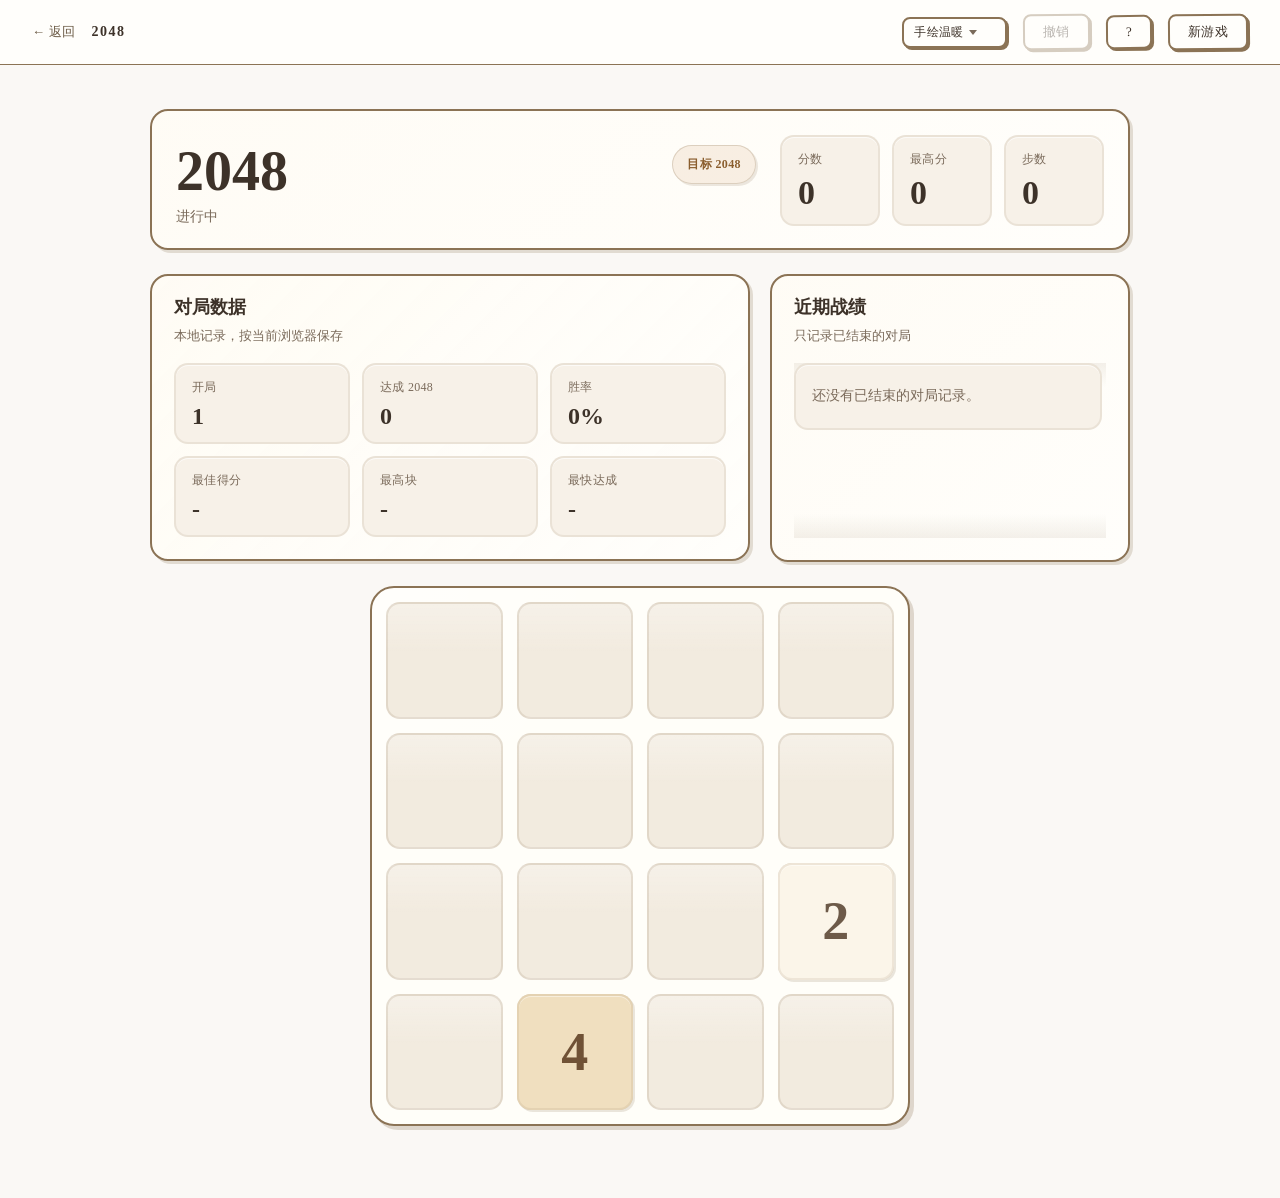
==== commit c6246000: "Add Othello, Match-3, Memory, Gomoku games; extract shared game-common.js - New games: Othello (黑白棋)" ====
--- a/games/2048/index.html
+++ b/games/2048/index.html
@@ -4,6 +4,11 @@
   <meta charset="UTF-8" />
   <meta name="viewport" content="width=device-width, initial-scale=1.0" />
   <title>2048</title>
+  <link rel="manifest" href="../../manifest.json" />
+  <link rel="icon" type="image/svg+xml" href="../../icon.svg" />
+  <meta name="theme-color" content="#5b6d8a" />
+  <meta name="apple-mobile-web-app-capable" content="yes" />
+  <meta name="apple-mobile-web-app-status-bar-style" content="default" />
   <link rel="stylesheet" href="../../styles/common.css" />
   <link rel="stylesheet" href="2048.css?v=2" />
 </head>
@@ -24,6 +29,16 @@
           <option value="material">Material You</option>
           <option value="vaporwave">蒸汽波</option>
           <option value="sketch">手绘温暖</option>
+          <option value="clay">黏土</option>
+          <option value="brutalist">粗野主义</option>
+          <option value="pixel">像素</option>
+          <option value="editorial">杂志</option>
+          <option value="swiss">瑞士</option>
+          <option value="bento">便当盒</option>
+          <option value="noir">黑色电影</option>
+          <option value="parchment">羊皮纸</option>
+          <option value="bauhaus">包豪斯</option>
+          <option value="synthwave">合成器波</option>
         </select>
       </div>
       <button id="btn-undo" type="button">撤销</button>
@@ -156,6 +171,13 @@
   </div>
 
   <script src="../../scripts/theme.js"></script>
+  <script src="../../scripts/confetti.js"></script>
+  <script src="../../scripts/game-common.js?v=1"></script>
   <script src="2048.js?v=2"></script>
+<script>
+if ('serviceWorker' in navigator) {
+  navigator.serviceWorker.register('../../sw.js').catch(function(){});
+}
+</script>
 </body>
 </html>
--- a/styles/common.css
+++ b/styles/common.css
@@ -1,5 +1,5 @@
-:root {
-  /* 颜色 */
+﻿:root {
+  /* 棰滆壊 */
   --bg-base: #f5f5f7;
   --bg-glass: rgba(255, 255, 255, 0.6);
   --bg-glass-hover: rgba(255, 255, 255, 0.85);
@@ -16,14 +16,14 @@
   --good: #5a8a6a;
   --danger: #c5384a;
 
-  /* 形状 */
+  /* 褰㈢姸 */
   --radius: 10px;
   --radius-sm: 4px;
   --radius-md: 8px;
   --radius-lg: 14px;
   --radius-xl: 18px;
 
-  /* 效果 */
+  /* 鏁堟灉 */
   --shadow-button: inset 0 1px 0 rgba(255, 255, 255, 0.6),
     0 1px 2px rgba(0, 0, 0, 0.04);
   --shadow-button-hover: inset 0 1px 0 rgba(255, 255, 255, 0.6),
@@ -54,7 +54,7 @@
   --font: -apple-system, BlinkMacSystemFont, "SF Pro Display", "Segoe UI",
     "PingFang SC", "Hiragino Sans GB", "Microsoft YaHei", sans-serif;
 
-  /* 游戏页面通用变量 */
+  /* 娓告垙椤甸潰閫氱敤鍙橀噺 */
   --bg-slot: rgba(255, 255, 255, 0.4);
   --bg-card-face: rgba(255, 255, 255, 0.72);
   --bg-card-back: rgba(70, 75, 90, 0.28);
@@ -162,7 +162,7 @@
   color: var(--ink);
 }
 
-/* 头部 */
+/* 澶撮儴 */
 .site-header {
   padding: 72px 56px 36px;
   border-bottom: 1px solid var(--line);
@@ -187,16 +187,17 @@
   letter-spacing: 0.5px;
 }
 
-/* 主题切换器 */
+/* 涓婚鍒囨崲鍣?*/
 .theme-switcher select {
   font-size: 12px;
   padding: 5px 10px;
   min-height: 30px;
 }
 
-/* 自定义下拉 */
+/* 鑷畾涔変笅鎷?*/
 .custom-dropdown {
   position: relative;
+  display: inline-block;
 }
 
 .custom-dropdown-trigger {
@@ -226,8 +227,8 @@
 .custom-dropdown-list {
   position: absolute;
   top: calc(100% + 6px);
-  right: 0;
-  min-width: 100%;
+  left: 0;
+  width: 100%;
   max-height: 240px;
   overflow: auto;
   background: var(--bg-glass-hover);
@@ -284,7 +285,7 @@
   font-weight: 600;
 }
 
-/* 游戏卡片网格 */
+/* 娓告垙鍗＄墖缃戞牸 */
 .game-grid {
   display: grid;
   grid-template-columns: repeat(auto-fill, minmax(260px, 1fr));
@@ -347,6 +348,9 @@
   padding-top: 12px;
   border-top: 1px dashed var(--line);
 }
+.dash-stats:empty {
+  display: none;
+}
 
 .dash-line {
   display: flex;
@@ -371,11 +375,538 @@
   text-overflow: ellipsis;
 }
 
-/* ========== 主题定义 ========== */
-
-/* 1. glass（默认） */
-
-/* 2. 暗夜黑晶 */
+
+
+
+
+
+
+
+
+
+
+
+/* clay — 黏土拟态 */
+html[data-theme="clay"] {
+  --bg-base: #f0e6e0;
+  --bg-glass: #f5ebe5;
+  --bg-glass-hover: #faf5f0;
+  --bg-tag: rgba(200, 160, 130, 0.12);
+  --bg-select-option: #faf5f0;
+  --bg-gradient: linear-gradient(180deg, #f5ebe5 0%, #f0e6e0 100%);
+  --line: rgba(180, 140, 110, 0.25);
+  --line-soft: rgba(180, 140, 110, 0.1);
+  --line-hover: rgba(180, 140, 110, 0.35);
+  --ink: #4a3a30;
+  --ink-soft: #7a6a5a;
+  --muted: #a09080;
+  --accent: #c4845c;
+  --good: #7fb069;
+  --danger: #c75b39;
+  --radius: 24px;
+  --radius-sm: 16px;
+  --radius-md: 28px;
+  --radius-lg: 36px;
+  --radius-xl: 48px;
+  --shadow-button: 8px 8px 16px rgba(180, 150, 130, 0.4), -8px -8px 16px rgba(255, 255, 255, 0.6);
+  --shadow-button-hover: 12px 12px 24px rgba(180, 150, 130, 0.5), -12px -12px 24px rgba(255, 255, 255, 0.7);
+  --shadow-card: 10px 10px 20px rgba(180, 150, 130, 0.35), -10px -10px 20px rgba(255, 255, 255, 0.55);
+  --shadow-card-hover: 14px 14px 28px rgba(180, 150, 130, 0.45), -14px -14px 28px rgba(255, 255, 255, 0.65);
+  --shadow-game-card: 8px 8px 16px rgba(180, 150, 130, 0.3), -8px -8px 16px rgba(255, 255, 255, 0.5);
+  --shadow-game-card-hover: 12px 12px 24px rgba(180, 150, 130, 0.4), -12px -12px 24px rgba(255, 255, 255, 0.6);
+  --shadow-game-card-back: inset 4px 4px 8px rgba(180, 150, 130, 0.3), inset -4px -4px 8px rgba(255, 255, 255, 0.5);
+  --shadow-game-card-drag: 16px 16px 32px rgba(180, 150, 130, 0.4), -16px -16px 32px rgba(255, 255, 255, 0.6);
+  --shadow-overlay: 16px 16px 32px rgba(180, 150, 130, 0.35), -16px -16px 32px rgba(255, 255, 255, 0.55);
+  --shadow-toast: 8px 8px 20px rgba(180, 150, 130, 0.4);
+  --shadow-highlight: rgba(255, 255, 255, 0.5);
+  --shadow-highlight-hover: rgba(255, 255, 255, 0.7);
+  --backdrop: none;
+  --backdrop-card: none;
+  --backdrop-overlay: none;
+  --border-width: 0px;
+  --bg-slot: #e8ddd5;
+  --bg-card-face: #f5ebe5;
+  --bg-card-back: #c8a890;
+  --border-card: transparent;
+  --border-card-back: transparent;
+  --color-slot: #a09080;
+  --bg-overlay: rgba(240, 230, 224, 0.9);
+  --border-overlay: transparent;
+  --bg-toast: #4a3a30;
+  --ink-toast: #f5ebe5;
+  --scroll-shadow: rgba(180, 150, 130, 0.2);
+}
+
+/* brutalist — 粗野主义 */
+html[data-theme="brutalist"] {
+  --bg-base: #ffffff;
+  --bg-glass: #ffffff;
+  --bg-glass-hover: #f5f5f5;
+  --bg-tag: #000000;
+  --bg-select-option: #ffffff;
+  --bg-gradient: none;
+  --line: #000000;
+  --line-soft: #e0e0e0;
+  --line-hover: #000000;
+  --ink: #000000;
+  --ink-soft: #333333;
+  --muted: #666666;
+  --accent: #000000;
+  --good: #000000;
+  --danger: #ff0000;
+  --radius: 0px;
+  --radius-sm: 0px;
+  --radius-md: 0px;
+  --radius-lg: 0px;
+  --radius-xl: 0px;
+  --shadow-button: 4px 4px 0 #000000;
+  --shadow-button-hover: 6px 6px 0 #000000;
+  --shadow-card: 4px 4px 0 #000000;
+  --shadow-card-hover: 8px 8px 0 #000000;
+  --shadow-game-card: 3px 3px 0 #000000;
+  --shadow-game-card-hover: 6px 6px 0 #000000;
+  --shadow-game-card-back: 3px 3px 0 #000000;
+  --shadow-game-card-drag: 8px 8px 0 #000000;
+  --shadow-overlay: 8px 8px 0 #000000;
+  --shadow-toast: 4px 4px 0 #000000;
+  --shadow-highlight: transparent;
+  --shadow-highlight-hover: transparent;
+  --backdrop: none;
+  --backdrop-card: none;
+  --backdrop-overlay: none;
+  --border-width: 3px;
+  --bg-slot: #ffffff;
+  --bg-card-face: #ffffff;
+  --bg-card-back: #000000;
+  --border-card: #000000;
+  --border-card-back: #000000;
+  --color-slot: #000000;
+  --bg-overlay: rgba(255, 255, 255, 0.95);
+  --border-overlay: #000000;
+  --bg-toast: #000000;
+  --ink-toast: #ffffff;
+  --scroll-shadow: rgba(0, 0, 0, 0.1);
+}
+
+/* pixel — 像素艺术 */
+html[data-theme="pixel"] {
+  --bg-base: #1a1a2e;
+  --bg-glass: #16213e;
+  --bg-glass-hover: #1a2a4a;
+  --bg-tag: rgba(0, 255, 136, 0.1);
+  --bg-select-option: #16213e;
+  --bg-gradient: linear-gradient(180deg, #16213e 0%, #1a1a2e 100%);
+  --line: #0f3460;
+  --line-soft: rgba(15, 52, 96, 0.5);
+  --line-hover: #e94560;
+  --ink: #eaeaea;
+  --ink-soft: #a0a0a0;
+  --muted: #533483;
+  --accent: #00ff88;
+  --good: #00ff88;
+  --danger: #e94560;
+  --radius: 0px;
+  --radius-sm: 0px;
+  --radius-md: 0px;
+  --radius-lg: 0px;
+  --radius-xl: 0px;
+  --shadow-button: 4px 4px 0 rgba(0, 0, 0, 0.5), inset 0 0 0 2px var(--line);
+  --shadow-button-hover: 6px 6px 0 rgba(0, 0, 0, 0.5), inset 0 0 0 2px var(--accent);
+  --shadow-card: 6px 6px 0 rgba(0, 0, 0, 0.5), inset 0 0 0 2px var(--line);
+  --shadow-card-hover: 8px 8px 0 rgba(0, 0, 0, 0.5), inset 0 0 0 2px var(--accent);
+  --shadow-game-card: 4px 4px 0 rgba(0, 0, 0, 0.5), inset 0 0 0 2px var(--line);
+  --shadow-game-card-hover: 6px 6px 0 rgba(0, 0, 0, 0.5), inset 0 0 0 2px var(--accent);
+  --shadow-game-card-back: inset 0 0 0 2px var(--line);
+  --shadow-game-card-drag: 8px 8px 0 rgba(0, 0, 0, 0.5);
+  --shadow-overlay: 8px 8px 0 rgba(0, 0, 0, 0.5), inset 0 0 0 2px var(--line);
+  --shadow-toast: 4px 4px 0 rgba(0, 0, 0, 0.5);
+  --shadow-highlight: transparent;
+  --shadow-highlight-hover: transparent;
+  --backdrop: none;
+  --backdrop-card: none;
+  --backdrop-overlay: none;
+  --border-width: 0px;
+  --font: "Press Start 2P", "Courier New", monospace;
+  --bg-slot: #0f3460;
+  --bg-card-face: #16213e;
+  --bg-card-back: #0f3460;
+  --border-card: #533483;
+  --border-card-back: #e94560;
+  --color-slot: #533483;
+  --bg-overlay: rgba(22, 33, 62, 0.95);
+  --border-overlay: #0f3460;
+  --bg-toast: #000000;
+  --ink-toast: #00ff88;
+  --scroll-shadow: rgba(0, 255, 136, 0.1);
+}
+
+/* editorial — 杂志编辑 */
+html[data-theme="editorial"] {
+  --bg-base: #faf9f6;
+  --bg-glass: #ffffff;
+  --bg-glass-hover: #f5f4f0;
+  --bg-tag: rgba(139, 115, 85, 0.06);
+  --bg-select-option: #ffffff;
+  --bg-gradient: none;
+  --line: #d4cec5;
+  --line-soft: #eae6df;
+  --line-hover: #b8b0a5;
+  --ink: #2c2c2c;
+  --ink-soft: #5a5a5a;
+  --muted: #8a8a8a;
+  --accent: #c9a96e;
+  --good: #6b8e6b;
+  --danger: #b85450;
+  --radius: 2px;
+  --radius-sm: 1px;
+  --radius-md: 3px;
+  --radius-lg: 4px;
+  --radius-xl: 6px;
+  --shadow-button: none;
+  --shadow-button-hover: none;
+  --shadow-card: none;
+  --shadow-card-hover: none;
+  --shadow-game-card: none;
+  --shadow-game-card-hover: none;
+  --shadow-game-card-back: none;
+  --shadow-game-card-drag: none;
+  --shadow-overlay: none;
+  --shadow-toast: none;
+  --shadow-highlight: transparent;
+  --shadow-highlight-hover: transparent;
+  --backdrop: none;
+  --backdrop-card: none;
+  --backdrop-overlay: none;
+  --border-width: 1px;
+  --font: "Georgia", "Times New Roman", "Songti SC", serif;
+  --bg-slot: #f0eeea;
+  --bg-card-face: #ffffff;
+  --bg-card-back: #d4cec5;
+  --border-card: #d4cec5;
+  --border-card-back: #b8b0a5;
+  --color-slot: #b8b0a5;
+  --bg-overlay: rgba(250, 249, 246, 0.95);
+  --border-overlay: #d4cec5;
+  --bg-toast: #2c2c2c;
+  --ink-toast: #faf9f6;
+  --scroll-shadow: rgba(0, 0, 0, 0.04);
+}
+
+/* swiss — 瑞士现代主义 */
+html[data-theme="swiss"] {
+  --bg-base: #f4f4f4;
+  --bg-glass: #ffffff;
+  --bg-glass-hover: #f0f0f0;
+  --bg-tag: rgba(0, 0, 0, 0.03);
+  --bg-select-option: #ffffff;
+  --bg-gradient: none;
+  --line: #000000;
+  --line-soft: #e0e0e0;
+  --line-hover: #000000;
+  --ink: #000000;
+  --ink-soft: #333333;
+  --muted: #888888;
+  --accent: #e30613;
+  --good: #000000;
+  --danger: #e30613;
+  --radius: 0px;
+  --radius-sm: 0px;
+  --radius-md: 0px;
+  --radius-lg: 0px;
+  --radius-xl: 0px;
+  --shadow-button: none;
+  --shadow-button-hover: none;
+  --shadow-card: none;
+  --shadow-card-hover: none;
+  --shadow-game-card: none;
+  --shadow-game-card-hover: none;
+  --shadow-game-card-back: none;
+  --shadow-game-card-drag: none;
+  --shadow-overlay: none;
+  --shadow-toast: none;
+  --shadow-highlight: transparent;
+  --shadow-highlight-hover: transparent;
+  --backdrop: none;
+  --backdrop-card: none;
+  --backdrop-overlay: none;
+  --border-width: 1px;
+  --font: "Helvetica Neue", Helvetica, Arial, "PingFang SC", sans-serif;
+  --bg-slot: #e8e8e8;
+  --bg-card-face: #ffffff;
+  --bg-card-back: #000000;
+  --border-card: #000000;
+  --border-card-back: #000000;
+  --color-slot: #888888;
+  --bg-overlay: rgba(255, 255, 255, 0.95);
+  --border-overlay: #000000;
+  --bg-toast: #000000;
+  --ink-toast: #ffffff;
+  --scroll-shadow: rgba(0, 0, 0, 0.05);
+}
+
+/* bento — 便当盒网格 */
+html[data-theme="bento"] {
+  --bg-base: #f5f5f7;
+  --bg-glass: rgba(255, 255, 255, 0.8);
+  --bg-glass-hover: rgba(255, 255, 255, 0.95);
+  --bg-tag: rgba(0, 0, 0, 0.04);
+  --bg-select-option: #ffffff;
+  --bg-gradient: linear-gradient(180deg, #fbfbfd 0%, #f5f5f7 100%);
+  --line: rgba(0, 0, 0, 0.06);
+  --line-soft: rgba(0, 0, 0, 0.03);
+  --line-hover: rgba(0, 0, 0, 0.12);
+  --ink: #1d1d1f;
+  --ink-soft: #424245;
+  --muted: #86868b;
+  --accent: #0071e3;
+  --good: #34c759;
+  --danger: #ff3b30;
+  --radius: 12px;
+  --radius-sm: 8px;
+  --radius-md: 16px;
+  --radius-lg: 20px;
+  --radius-xl: 28px;
+  --shadow-button: 0 1px 2px rgba(0, 0, 0, 0.08);
+  --shadow-button-hover: 0 2px 8px rgba(0, 0, 0, 0.12);
+  --shadow-card: 0 1px 3px rgba(0, 0, 0, 0.08);
+  --shadow-card-hover: 0 4px 12px rgba(0, 0, 0, 0.1);
+  --shadow-game-card: 0 2px 8px rgba(0, 0, 0, 0.06);
+  --shadow-game-card-hover: 0 6px 16px rgba(0, 0, 0, 0.1);
+  --shadow-game-card-back: 0 2px 8px rgba(0, 0, 0, 0.08);
+  --shadow-game-card-drag: 0 8px 24px rgba(0, 0, 0, 0.15);
+  --shadow-overlay: 0 12px 32px rgba(0, 0, 0, 0.12);
+  --shadow-toast: 0 4px 12px rgba(0, 0, 0, 0.15);
+  --shadow-highlight: rgba(255, 255, 255, 0.5);
+  --shadow-highlight-hover: rgba(255, 255, 255, 0.7);
+  --backdrop: blur(20px) saturate(180%);
+  --backdrop-card: blur(24px) saturate(180%);
+  --backdrop-overlay: blur(24px) saturate(180%);
+  --border-width: 0.5px;
+  --bg-slot: rgba(0, 0, 0, 0.03);
+  --bg-card-face: rgba(255, 255, 255, 0.9);
+  --bg-card-back: rgba(120, 120, 130, 0.25);
+  --border-card: rgba(0, 0, 0, 0.05);
+  --border-card-back: rgba(255, 255, 255, 0.4);
+  --color-slot: rgba(0, 0, 0, 0.15);
+  --bg-overlay: rgba(245, 245, 247, 0.7);
+  --border-overlay: rgba(255, 255, 255, 0.8);
+  --bg-toast: rgba(29, 29, 31, 0.9);
+  --ink-toast: rgba(255, 255, 255, 0.95);
+  --scroll-shadow: rgba(0, 0, 0, 0.06);
+}
+
+/* noir — 黑色电影 */
+html[data-theme="noir"] {
+  --bg-base: #0a0a0a;
+  --bg-glass: rgba(20, 20, 20, 0.85);
+  --bg-glass-hover: rgba(35, 35, 35, 0.95);
+  --bg-tag: rgba(255, 255, 255, 0.04);
+  --bg-select-option: #141414;
+  --bg-gradient: linear-gradient(180deg, #111111 0%, #0a0a0a 100%);
+  --line: rgba(255, 255, 255, 0.12);
+  --line-soft: rgba(255, 255, 255, 0.05);
+  --line-hover: rgba(255, 255, 255, 0.2);
+  --ink: #e8e8e8;
+  --ink-soft: #a0a0a0;
+  --muted: #555555;
+  --accent: #c9a96e;
+  --good: #c9a96e;
+  --danger: #8b0000;
+  --radius: 0px;
+  --radius-sm: 0px;
+  --radius-md: 0px;
+  --radius-lg: 0px;
+  --radius-xl: 0px;
+  --shadow-button: inset 0 0 0 1px rgba(255, 255, 255, 0.15);
+  --shadow-button-hover: inset 0 0 0 1px rgba(255, 255, 255, 0.3), 0 0 20px rgba(201, 169, 110, 0.1);
+  --shadow-card: inset 0 0 0 1px rgba(255, 255, 255, 0.08);
+  --shadow-card-hover: inset 0 0 0 1px rgba(255, 255, 255, 0.15), 0 0 30px rgba(0, 0, 0, 0.5);
+  --shadow-game-card: inset 0 0 0 1px rgba(255, 255, 255, 0.08);
+  --shadow-game-card-hover: inset 0 0 0 1px rgba(255, 255, 255, 0.15);
+  --shadow-game-card-back: inset 0 0 0 1px rgba(255, 255, 255, 0.1);
+  --shadow-game-card-drag: 0 8px 32px rgba(0, 0, 0, 0.6);
+  --shadow-overlay: inset 0 0 0 1px rgba(255, 255, 255, 0.1), 0 0 60px rgba(0, 0, 0, 0.5);
+  --shadow-toast: 0 4px 16px rgba(0, 0, 0, 0.5);
+  --shadow-highlight: rgba(255, 255, 255, 0.03);
+  --shadow-highlight-hover: rgba(255, 255, 255, 0.06);
+  --backdrop: none;
+  --backdrop-card: none;
+  --backdrop-overlay: none;
+  --border-width: 0px;
+  --font: "Georgia", "Times New Roman", serif;
+  --bg-slot: rgba(255, 255, 255, 0.03);
+  --bg-card-face: rgba(255, 255, 255, 0.9);
+  --bg-card-back: rgba(80, 80, 80, 0.4);
+  --border-card: rgba(255, 255, 255, 0.08);
+  --border-card-back: rgba(255, 255, 255, 0.15);
+  --color-slot: rgba(255, 255, 255, 0.15);
+  --bg-overlay: rgba(10, 10, 10, 0.95);
+  --border-overlay: rgba(255, 255, 255, 0.1);
+  --bg-toast: #000000;
+  --ink-toast: #e8e8e8;
+  --scroll-shadow: rgba(255, 255, 255, 0.05);
+}
+
+/* parchment — 羊皮纸手稿 */
+html[data-theme="parchment"] {
+  --bg-base: #e8dcc8;
+  --bg-glass: #f0e6d3;
+  --bg-glass-hover: #f5ecd8;
+  --bg-tag: rgba(139, 115, 85, 0.1);
+  --bg-select-option: #f5ecd8;
+  --bg-gradient: linear-gradient(180deg, #f0e6d3 0%, #e8dcc8 100%);
+  --line: #b8a88a;
+  --line-soft: #d4c8b0;
+  --line-hover: #9a8568;
+  --ink: #3d3229;
+  --ink-soft: #6b5a45;
+  --muted: #8a7a65;
+  --accent: #8b4513;
+  --good: #5a7d4a;
+  --danger: #a03030;
+  --radius: 2px;
+  --radius-sm: 1px;
+  --radius-md: 3px;
+  --radius-lg: 5px;
+  --radius-xl: 8px;
+  --shadow-button: 2px 2px 0 #b8a88a;
+  --shadow-button-hover: 3px 3px 0 #9a8568;
+  --shadow-card: 3px 3px 0 rgba(139, 115, 85, 0.3);
+  --shadow-card-hover: 5px 5px 0 rgba(139, 115, 85, 0.4);
+  --shadow-game-card: 2px 2px 0 rgba(139, 115, 85, 0.25);
+  --shadow-game-card-hover: 4px 4px 0 rgba(139, 115, 85, 0.35);
+  --shadow-game-card-back: 2px 2px 0 rgba(139, 115, 85, 0.3);
+  --shadow-game-card-drag: 5px 5px 0 rgba(139, 115, 85, 0.4);
+  --shadow-overlay: 4px 4px 0 rgba(139, 115, 85, 0.3);
+  --shadow-toast: 3px 3px 0 rgba(139, 115, 85, 0.4);
+  --shadow-highlight: rgba(255, 255, 255, 0.3);
+  --shadow-highlight-hover: rgba(255, 255, 255, 0.5);
+  --backdrop: none;
+  --backdrop-card: none;
+  --backdrop-overlay: none;
+  --border-width: 1px;
+  --font: "Georgia", "Times New Roman", "Songti SC", "SimSun", serif;
+  --bg-slot: #d4c8b0;
+  --bg-card-face: #f5ecd8;
+  --bg-card-back: #b8a88a;
+  --border-card: #b8a88a;
+  --border-card-back: #d4c8b0;
+  --color-slot: #9a8568;
+  --bg-overlay: rgba(232, 220, 200, 0.95);
+  --border-overlay: #b8a88a;
+  --bg-toast: #3d3229;
+  --ink-toast: #f5ecd8;
+  --scroll-shadow: rgba(139, 115, 85, 0.15);
+}
+
+/* bauhaus — 包豪斯构成 */
+html[data-theme="bauhaus"] {
+  --bg-base: #f0f0f0;
+  --bg-glass: #ffffff;
+  --bg-glass-hover: #f5f5f5;
+  --bg-tag: #e8d44d;
+  --bg-select-option: #ffffff;
+  --bg-gradient: none;
+  --line: #000000;
+  --line-soft: #e0e0e0;
+  --line-hover: #000000;
+  --ink: #000000;
+  --ink-soft: #333333;
+  --muted: #666666;
+  --accent: #e30613;
+  --good: #1d4ed8;
+  --danger: #e30613;
+  --radius: 0px;
+  --radius-sm: 0px;
+  --radius-md: 0px;
+  --radius-lg: 0px;
+  --radius-xl: 0px;
+  --shadow-button: none;
+  --shadow-button-hover: none;
+  --shadow-card: none;
+  --shadow-card-hover: none;
+  --shadow-game-card: none;
+  --shadow-game-card-hover: none;
+  --shadow-game-card-back: none;
+  --shadow-game-card-drag: none;
+  --shadow-overlay: none;
+  --shadow-toast: none;
+  --shadow-highlight: transparent;
+  --shadow-highlight-hover: transparent;
+  --backdrop: none;
+  --backdrop-card: none;
+  --backdrop-overlay: none;
+  --border-width: 2px;
+  --font: "Helvetica Neue", Helvetica, Arial, sans-serif;
+  --bg-slot: #e8d44d;
+  --bg-card-face: #ffffff;
+  --bg-card-back: #000000;
+  --border-card: #000000;
+  --border-card-back: #e30613;
+  --color-slot: #000000;
+  --bg-overlay: rgba(255, 255, 255, 0.95);
+  --border-overlay: #000000;
+  --bg-toast: #000000;
+  --ink-toast: #ffffff;
+  --scroll-shadow: rgba(0, 0, 0, 0.08);
+}
+
+/* synthwave — 合成器波 */
+html[data-theme="synthwave"] {
+  --bg-base: #0f0f23;
+  --bg-glass: rgba(20, 20, 50, 0.7);
+  --bg-glass-hover: rgba(30, 30, 70, 0.9);
+  --bg-tag: rgba(255, 0, 255, 0.1);
+  --bg-select-option: #0f0f23;
+  --bg-gradient: linear-gradient(180deg, #1a0a2e 0%, #0f0f23 50%, #050510 100%);
+  --line: #ff00ff;
+  --line-soft: rgba(255, 0, 255, 0.15);
+  --line-hover: #00ffff;
+  --ink: #f0f0f0;
+  --ink-soft: #c0c0c0;
+  --muted: #8080ff;
+  --accent: #00ffff;
+  --good: #39ff14;
+  --danger: #ff003c;
+  --radius: 2px;
+  --radius-sm: 0px;
+  --radius-md: 2px;
+  --radius-lg: 4px;
+  --radius-xl: 6px;
+  --shadow-button: 0 0 8px rgba(0, 255, 255, 0.3), inset 0 0 0 1px rgba(0, 255, 255, 0.2);
+  --shadow-button-hover: 0 0 12px rgba(0, 255, 255, 0.5), inset 0 0 0 1px rgba(0, 255, 255, 0.4);
+  --shadow-card: 0 0 12px rgba(0, 255, 255, 0.2), inset 0 0 0 1px rgba(0, 255, 255, 0.1);
+  --shadow-card-hover: 0 0 20px rgba(0, 255, 255, 0.4), inset 0 0 0 1px rgba(0, 255, 255, 0.2);
+  --shadow-game-card: 0 0 8px rgba(0, 255, 255, 0.2), inset 0 0 0 1px rgba(0, 255, 255, 0.1);
+  --shadow-game-card-hover: 0 0 12px rgba(0, 255, 255, 0.35), inset 0 0 0 1px rgba(0, 255, 255, 0.15);
+  --shadow-game-card-back: 0 0 8px rgba(255, 0, 255, 0.25);
+  --shadow-game-card-drag: 0 0 20px rgba(0, 255, 255, 0.4);
+  --shadow-overlay: 0 0 40px rgba(0, 255, 255, 0.2), inset 0 0 0 1px rgba(0, 255, 255, 0.1);
+  --shadow-toast: 0 0 12px rgba(0, 255, 255, 0.3);
+  --shadow-highlight: transparent;
+  --shadow-highlight-hover: transparent;
+  --backdrop: none;
+  --backdrop-card: none;
+  --backdrop-overlay: none;
+  --border-width: 0px;
+  --font: "Courier New", "Segoe UI", "PingFang SC", monospace;
+  --bg-slot: rgba(0, 255, 255, 0.05);
+  --bg-card-face: rgba(15, 15, 35, 0.95);
+  --bg-card-back: rgba(255, 0, 255, 0.12);
+  --border-card: #00ffff;
+  --border-card-back: #ff00ff;
+  --color-slot: #00ffff;
+  --bg-overlay: rgba(5, 5, 16, 0.92);
+  --border-overlay: #00ffff;
+  --bg-toast: rgba(5, 5, 16, 0.95);
+  --ink-toast: #f0f0f0;
+  --scroll-shadow: rgba(0, 255, 255, 0.06);
+}
+/* ========== 涓婚瀹氫箟 ========== */
+
+/* 1. glass锛堥粯璁わ級 */
+
+/* 2. 鏆楀榛戞櫠 */
 html[data-theme="dark"] {
   --bg-base: #0f0f12;
   --bg-glass: rgba(35, 35, 40, 0.6);
@@ -426,7 +957,7 @@
   --scroll-shadow: rgba(0, 0, 0, 0.2);
 }
 
-/* 3. 扁平多彩 */
+/* 3. 鎵佸钩澶氬僵 */
 html[data-theme="flat"] {
   --bg-base: #f0f2f5;
   --bg-glass: #ffffff;
@@ -476,7 +1007,7 @@
   --scroll-shadow: rgba(0, 0, 0, 0.06);
 }
 
-/* 4. 新拟态 */
+/* 4. 鏂版嫙鎬?*/
 html[data-theme="neumorphism"] {
   --bg-base: #e0e5ec;
   --bg-glass: #e0e5ec;
@@ -537,7 +1068,7 @@
   --scroll-shadow: rgba(163, 177, 198, 0.25);
 }
 
-/* 5. 赛博朋克 */
+/* 5. 璧涘崥鏈嬪厠 */
 html[data-theme="cyberpunk"] {
   --bg-base: #0a0a0f;
   --bg-glass: rgba(10, 10, 15, 0.85);
@@ -598,7 +1129,7 @@
   --scroll-shadow: rgba(0, 255, 255, 0.08);
 }
 
-/* 6. 复古终端 */
+/* 6. 澶嶅彜缁堢 */
 html[data-theme="terminal"] {
   --bg-base: #0c0c0c;
   --bg-glass: #0f1f0f;
@@ -713,7 +1244,7 @@
   --scroll-shadow: rgba(60, 64, 67, 0.08);
 }
 
-/* 8. 蒸汽波 */
+/* 8. 钂告苯娉?*/
 html[data-theme="vaporwave"] {
   --bg-base: #1a0b2e;
   --bg-glass: rgba(255, 105, 180, 0.15);
@@ -775,7 +1306,7 @@
   --scroll-shadow: rgba(255, 105, 180, 0.08);
 }
 
-/* 9. 手绘温暖 */
+/* 9. 鎵嬬粯娓╂殩 */
 html[data-theme="sketch"] {
   --bg-base: #faf8f5;
   --bg-glass: #fffefb;
@@ -828,9 +1359,9 @@
   --scroll-shadow: rgba(139, 115, 85, 0.1);
 }
 
-/* ========== 主题特有覆盖（重做级别差异） ========== */
-
-/* flat — 瓷砖式列表 */
+/* ========== 涓婚鐗规湁瑕嗙洊锛堥噸鍋氱骇鍒樊寮傦級 ========== */
+
+/* flat 鈥?鐡风爾寮忓垪琛?*/
 html[data-theme="flat"] .game-grid {
   gap: 0;
   padding: 0;
@@ -867,11 +1398,16 @@
   transform: none;
   background: var(--bg-tag);
 }
+html[data-theme="flat"] .dash-stats {
+  flex: 1 1 100%;
+  margin-top: 8px;
+  padding-top: 8px;
+}
 html[data-theme="flat"] .site-header {
   border-bottom-width: 2px;
 }
 
-/* neumorphism — 胶囊与居中 */
+/* neumorphism 鈥?鑳跺泭涓庡眳涓?*/
 html[data-theme="neumorphism"] .game-card {
   text-align: center;
   padding: 36px 28px;
@@ -885,7 +1421,7 @@
   border-radius: 999px;
 }
 
-/* cyberpunk — 角标与发光 */
+/* cyberpunk 鈥?瑙掓爣涓庡彂鍏?*/
 html[data-theme="cyberpunk"] .site-title {
   text-shadow: 0 0 12px var(--accent);
   letter-spacing: 3px;
@@ -921,7 +1457,7 @@
   letter-spacing: 1px;
 }
 
-/* terminal — 命令行风格 */
+/* terminal 鈥?鍛戒护琛岄鏍?*/
 html[data-theme="terminal"] .site-header {
   padding: 24px 56px 20px;
 }
@@ -954,7 +1490,7 @@
   text-transform: none;
 }
 
-/* material — 药丸与大卡片 */
+/* material 鈥?鑽父涓庡ぇ鍗＄墖 */
 html[data-theme="material"] .game-card {
   padding: 32px;
 }
@@ -966,7 +1502,7 @@
   border-radius: 999px;
 }
 
-/* vaporwave — 倾斜与扫描线 */
+/* vaporwave 鈥?鍊炬枩涓庢壂鎻忕嚎 */
 html[data-theme="vaporwave"] select {
   background-image: url("data:image/svg+xml,%3Csvg xmlns='http://www.w3.org/2000/svg' width='10' height='6' fill='none'%3E%3Cpath d='M1 1l4 4 4-4' stroke='%238080ff' stroke-width='1.5' stroke-linecap='round' stroke-linejoin='round'/%3E%3C/svg%3E");
 }
@@ -994,7 +1530,7 @@
   border-radius: inherit;
 }
 
-/* sketch — 轻微旋转 */
+/* sketch 鈥?杞诲井鏃嬭浆 */
 html[data-theme="sketch"] .game-card {
   transform: rotate(-0.5deg);
 }
@@ -1029,11 +1565,734 @@
 html[data-theme="sketch"] .site-header {
   border-bottom-width: var(--border-width);
 }
-html[data-theme="sketch"] .topbar {
-  border-bottom-width: var(--border-width);
-}
-
-/* 首页移动端适配 */
+
+
+
+/* --------------------------------------------------
+   forest — 自然有机系统
+   理念：柔软、生长、呼吸、无边界的自然感
+   -------------------------------------------------- */
+
+/* --------------------------------------------------
+   ocean — 流动水波系统
+   理念：流动、透明、深邃、不断变化的海洋感
+   -------------------------------------------------- */
+
+/* --------------------------------------------------
+   sunset — 温暖光感系统
+   理念：黄昏、渐变、暖光、温柔的余晖感
+   -------------------------------------------------- */
+
+/* --------------------------------------------------
+   midnight — 深邃星空系统
+   理念：神秘、发光、深邃、闪烁的宇宙感
+   -------------------------------------------------- */
+
+/* --------------------------------------------------
+   coffee — 复古手稿系统
+   理念：纸张、墨迹、手账、温暖的阅读感
+   -------------------------------------------------- */
+
+/* --------------------------------------------------
+   sakura — 柔和浪漫系统
+   理念：花瓣、柔软、轻盈、梦幻的少女感
+   -------------------------------------------------- */
+
+/* --------------------------------------------------
+   monochrome — 工业极简系统
+   理念：冷酷、精确、无装饰、功能至上的工业感
+   -------------------------------------------------- */
+
+/* --------------------------------------------------
+   nord — 极地清爽系统
+   理念：冰冷、整洁、克制、极简的北欧感
+   -------------------------------------------------- */
+
+/* --------------------------------------------------
+   dracula — 代码编辑器系统
+   理念：暗黑、高亮、等宽、极客感的代码编辑器风格
+   -------------------------------------------------- */
+
+/* --------------------------------------------------
+   autumn — 温暖自然系统
+   理念：落叶、木质、暖棕、宁静的岁月感
+   -------------------------------------------------- */
+/* 棣栭〉绉诲姩绔€傞厤 */
+
+/* ========== 新主题覆盖规则 ========== */
+
+/* clay — 黏土拟态 */
+html[data-theme="clay"] body {
+  font-family: -apple-system, "PingFang SC", "Microsoft YaHei", sans-serif;
+}
+html[data-theme="clay"] .game-card {
+  text-align: center;
+  padding: 40px 32px;
+}
+html[data-theme="clay"] .game-card .tag {
+  border-radius: 999px;
+  padding: 6px 18px;
+}
+html[data-theme="clay"] button,
+html[data-theme="clay"] select {
+  border-radius: 999px;
+  padding: 10px 24px;
+}
+html[data-theme="clay"] button:hover {
+  transform: translateY(-2px);
+}
+html[data-theme="clay"] button:active {
+  box-shadow: inset 4px 4px 8px rgba(180, 150, 130, 0.3), inset -4px -4px 8px rgba(255, 255, 255, 0.5);
+  transform: translateY(1px);
+}
+
+/* brutalist — 粗野主义 */
+html[data-theme="brutalist"] body {
+  font-family: "Helvetica Neue", Helvetica, Arial, sans-serif;
+  letter-spacing: 0.5px;
+}
+html[data-theme="brutalist"] .site-header {
+  padding: 48px 56px 32px;
+  border-bottom: 3px solid var(--line);
+}
+html[data-theme="brutalist"] .site-title {
+  font-size: 42px;
+  font-weight: 900;
+  letter-spacing: -1px;
+  text-transform: uppercase;
+}
+html[data-theme="brutalist"] .site-subtitle {
+  font-weight: 700;
+  text-transform: uppercase;
+  letter-spacing: 2px;
+}
+html[data-theme="brutalist"] .game-grid {
+  gap: 0;
+  padding: 0;
+}
+html[data-theme="brutalist"] .game-card {
+  border-radius: 0;
+  border: none;
+  border-bottom: 3px solid var(--line);
+  padding: 32px 56px;
+  display: flex;
+  align-items: center;
+  flex-wrap: wrap;
+  gap: 8px 24px;
+  box-shadow: none;
+}
+html[data-theme="brutalist"] .game-card:hover {
+  transform: none;
+  background: var(--ink);
+  color: var(--bg-base);
+}
+html[data-theme="brutalist"] .game-card:hover .name,
+html[data-theme="brutalist"] .game-card:hover .desc,
+html[data-theme="brutalist"] .game-card:hover .tag {
+  color: var(--bg-base);
+}
+html[data-theme="brutalist"] .game-card .name {
+  font-size: 22px;
+  font-weight: 900;
+  letter-spacing: -0.5px;
+  flex: 0 0 auto;
+}
+html[data-theme="brutalist"] .game-card .desc {
+  margin-top: 0;
+  flex: 1 1 auto;
+  font-weight: 500;
+}
+html[data-theme="brutalist"] .game-card .tag {
+  margin-top: 0;
+  border-radius: 0;
+  border: 3px solid var(--line);
+  background: var(--ink);
+  color: var(--bg-base);
+  padding: 4px 12px;
+  font-weight: 900;
+  text-transform: uppercase;
+  letter-spacing: 1px;
+}
+html[data-theme="brutalist"] .dash-stats {
+  flex: 1 1 100%;
+  margin-top: 8px;
+  padding-top: 8px;
+  border-top: 2px dashed var(--line);
+}
+html[data-theme="brutalist"] button,
+html[data-theme="brutalist"] select {
+  border-radius: 0;
+  border: 3px solid var(--line);
+  font-weight: 900;
+  text-transform: uppercase;
+  letter-spacing: 1px;
+  padding: 10px 20px;
+  box-shadow: 4px 4px 0 var(--line);
+}
+html[data-theme="brutalist"] button:hover {
+  transform: translate(-2px, -2px);
+  box-shadow: 6px 6px 0 var(--line);
+}
+html[data-theme="brutalist"] button:active {
+  transform: translate(2px, 2px);
+  box-shadow: 2px 2px 0 var(--line);
+}
+
+/* pixel — 像素艺术 */
+html[data-theme="pixel"] body {
+  font-family: var(--font);
+  image-rendering: pixelated;
+}
+html[data-theme="pixel"] .site-title {
+  font-size: 24px;
+  letter-spacing: 2px;
+  text-shadow: 2px 2px 0 rgba(0, 255, 136, 0.3);
+}
+html[data-theme="pixel"] .game-grid {
+  gap: 16px;
+  padding: 32px 56px 64px;
+}
+html[data-theme="pixel"] .game-card {
+  border-radius: 0;
+  border: 2px solid var(--line);
+  padding: 24px;
+  box-shadow: 4px 4px 0 rgba(0, 0, 0, 0.5);
+  transition: transform 0.1s step-end, box-shadow 0.1s step-end;
+}
+html[data-theme="pixel"] .game-card:hover {
+  transform: translate(-2px, -2px);
+  box-shadow: 6px 6px 0 rgba(0, 0, 0, 0.5);
+  border-color: var(--accent);
+}
+html[data-theme="pixel"] .game-card:active {
+  transform: translate(2px, 2px);
+  box-shadow: 2px 2px 0 rgba(0, 0, 0, 0.5);
+}
+html[data-theme="pixel"] .game-card .name {
+  font-size: 14px;
+  letter-spacing: 1px;
+}
+html[data-theme="pixel"] .game-card .desc {
+  font-size: 11px;
+  line-height: 1.8;
+}
+html[data-theme="pixel"] .game-card .tag {
+  border-radius: 0;
+  border: 2px solid var(--line);
+  background: transparent;
+  font-size: 10px;
+  letter-spacing: 1px;
+  padding: 2px 8px;
+}
+html[data-theme="pixel"] button,
+html[data-theme="pixel"] select {
+  border-radius: 0;
+  font-family: inherit;
+  font-size: 11px;
+  letter-spacing: 1px;
+  padding: 8px 16px;
+  text-transform: uppercase;
+}
+
+/* editorial — 杂志编辑 */
+html[data-theme="editorial"] body {
+  font-family: var(--font);
+}
+html[data-theme="editorial"] .site-header {
+  padding: 80px 56px 40px;
+  border-bottom: none;
+  text-align: center;
+}
+html[data-theme="editorial"] .header-row {
+  justify-content: center;
+}
+html[data-theme="editorial"] .site-title {
+  font-size: 40px;
+  font-weight: 400;
+  letter-spacing: 2px;
+  font-style: italic;
+}
+html[data-theme="editorial"] .site-subtitle {
+  margin-top: 16px;
+  font-style: italic;
+  letter-spacing: 1px;
+  color: var(--muted);
+}
+html[data-theme="editorial"] .theme-switcher {
+  position: absolute;
+  top: 24px;
+  right: 56px;
+}
+html[data-theme="editorial"] .game-grid {
+  gap: 40px;
+  padding: 48px 72px 80px;
+}
+html[data-theme="editorial"] .game-card {
+  border-radius: var(--radius-lg);
+  padding: 36px 32px;
+  text-align: left;
+}
+html[data-theme="editorial"] .game-card .name {
+  font-size: 22px;
+  font-weight: 400;
+  letter-spacing: 1px;
+  border-bottom: 1px solid var(--line);
+  padding-bottom: 12px;
+  margin-bottom: 4px;
+}
+html[data-theme="editorial"] .game-card .desc {
+  line-height: 1.9;
+  font-size: 14px;
+  margin-top: 16px;
+}
+html[data-theme="editorial"] .game-card .tag {
+  border: 1px solid var(--line);
+  background: transparent;
+  font-style: italic;
+  letter-spacing: 1px;
+  padding: 4px 12px;
+}
+html[data-theme="editorial"] button,
+html[data-theme="editorial"] select {
+  border-radius: var(--radius);
+  border: 1px solid var(--line);
+  font-family: inherit;
+  font-weight: 600;
+  letter-spacing: 0.5px;
+  padding: 8px 20px;
+}
+
+/* swiss — 瑞士现代主义 */
+html[data-theme="swiss"] body {
+  font-family: var(--font);
+}
+html[data-theme="swiss"] .site-header {
+  padding: 56px 56px 32px;
+  border-bottom: 1px solid var(--line);
+}
+html[data-theme="swiss"] .site-title {
+  font-size: 32px;
+  font-weight: 700;
+  letter-spacing: -1px;
+}
+html[data-theme="swiss"] .site-subtitle {
+  font-weight: 400;
+  letter-spacing: 0.5px;
+}
+html[data-theme="swiss"] .game-grid {
+  gap: 1px;
+  padding: 0;
+  background: var(--line);
+}
+html[data-theme="swiss"] .game-card {
+  border-radius: 0;
+  border: none;
+  padding: 32px 56px;
+  background: var(--bg-base);
+  display: flex;
+  align-items: center;
+  flex-wrap: wrap;
+  gap: 8px 24px;
+  box-shadow: none;
+  transition: background 0.15s ease, padding-left 0.2s ease;
+}
+html[data-theme="swiss"] .game-card:hover {
+  transform: none;
+  background: var(--ink);
+  color: var(--bg-base);
+  padding-left: 64px;
+}
+html[data-theme="swiss"] .game-card:hover .name,
+html[data-theme="swiss"] .game-card:hover .desc,
+html[data-theme="swiss"] .game-card:hover .tag {
+  color: var(--bg-base);
+}
+html[data-theme="swiss"] .game-card .name {
+  font-size: 18px;
+  font-weight: 700;
+  letter-spacing: -0.5px;
+  flex: 0 0 auto;
+}
+html[data-theme="swiss"] .game-card .desc {
+  margin-top: 0;
+  flex: 1 1 auto;
+  font-weight: 400;
+}
+html[data-theme="swiss"] .game-card .tag {
+  margin-top: 0;
+  border-radius: 0;
+  border: 1px solid currentColor;
+  background: transparent;
+  padding: 2px 8px;
+  font-size: 10px;
+  letter-spacing: 1px;
+  text-transform: uppercase;
+  font-weight: 700;
+}
+html[data-theme="swiss"] .dash-stats {
+  flex: 1 1 100%;
+  margin-top: 6px;
+  padding-top: 6px;
+}
+html[data-theme="swiss"] button,
+html[data-theme="swiss"] select {
+  border-radius: 0;
+  border: 1px solid var(--line);
+  font-weight: 700;
+  letter-spacing: 1px;
+  text-transform: uppercase;
+  font-size: 11px;
+  padding: 8px 16px;
+  box-shadow: none;
+}
+html[data-theme="swiss"] button:hover {
+  background: var(--accent);
+  color: #ffffff;
+  border-color: var(--accent);
+}
+
+/* bento — 便当盒网格 */
+html[data-theme="bento"] body {
+  font-family: -apple-system, "SF Pro Display", "PingFang SC", sans-serif;
+}
+html[data-theme="bento"] .site-header {
+  padding: 64px 56px 32px;
+}
+html[data-theme="bento"] .site-title {
+  font-weight: 600;
+  letter-spacing: -0.5px;
+}
+html[data-theme="bento"] .game-grid {
+  gap: 16px;
+  padding: 32px 56px 64px;
+}
+html[data-theme="bento"] .game-card {
+  border-radius: var(--radius-lg);
+  padding: 28px;
+  transition: transform 0.3s ease, box-shadow 0.3s ease;
+}
+html[data-theme="bento"] .game-card:hover {
+  transform: translateY(-4px) scale(1.01);
+}
+html[data-theme="bento"] .game-card .name {
+  font-weight: 600;
+  letter-spacing: -0.3px;
+}
+html[data-theme="bento"] .game-card .tag {
+  border-radius: 999px;
+  border: none;
+  padding: 4px 12px;
+  font-size: 11px;
+  font-weight: 500;
+}
+html[data-theme="bento"] button,
+html[data-theme="bento"] select {
+  border-radius: var(--radius);
+  font-weight: 500;
+  font-size: 12px;
+  padding: 8px 18px;
+}
+
+/* noir — 黑色电影 */
+html[data-theme="noir"] body {
+  font-family: var(--font);
+}
+html[data-theme="noir"] .site-header {
+  padding: 64px 56px 32px;
+  border-bottom: 1px solid rgba(255, 255, 255, 0.1);
+  text-align: center;
+}
+html[data-theme="noir"] .header-row {
+  justify-content: center;
+}
+html[data-theme="noir"] .site-title {
+  font-size: 36px;
+  font-weight: 400;
+  letter-spacing: 3px;
+  text-transform: uppercase;
+  font-style: italic;
+}
+html[data-theme="noir"] .site-subtitle {
+  margin-top: 12px;
+  font-style: italic;
+  letter-spacing: 2px;
+  font-size: 13px;
+}
+html[data-theme="noir"] .theme-switcher {
+  position: absolute;
+  top: 24px;
+  right: 56px;
+}
+html[data-theme="noir"] .game-grid {
+  gap: 1px;
+  padding: 0;
+  background: rgba(255, 255, 255, 0.05);
+}
+html[data-theme="noir"] .game-card {
+  border-radius: 0;
+  border: none;
+  padding: 32px 56px;
+  background: var(--bg-base);
+  box-shadow: none;
+  transition: background 0.3s ease;
+}
+html[data-theme="noir"] .game-card:hover {
+  transform: none;
+  background: rgba(255, 255, 255, 0.03);
+}
+html[data-theme="noir"] .game-card .name {
+  font-size: 18px;
+  font-weight: 400;
+  letter-spacing: 2px;
+  text-transform: uppercase;
+}
+html[data-theme="noir"] .game-card .desc {
+  font-style: italic;
+  line-height: 1.8;
+  color: var(--muted);
+}
+html[data-theme="noir"] .game-card .tag {
+  border-radius: 0;
+  border: 1px solid rgba(255, 255, 255, 0.15);
+  background: transparent;
+  text-transform: uppercase;
+  letter-spacing: 2px;
+  font-size: 10px;
+  padding: 3px 10px;
+}
+html[data-theme="noir"] button,
+html[data-theme="noir"] select {
+  border-radius: 0;
+  border: 1px solid rgba(255, 255, 255, 0.15);
+  font-family: inherit;
+  font-style: italic;
+  letter-spacing: 2px;
+  text-transform: uppercase;
+  font-size: 11px;
+  padding: 8px 20px;
+  transition: all 0.3s ease;
+}
+html[data-theme="noir"] button:hover {
+  border-color: var(--accent);
+  box-shadow: 0 0 20px rgba(201, 169, 110, 0.1);
+}
+
+/* parchment — 羊皮纸手稿 */
+html[data-theme="parchment"] body {
+  font-family: var(--font);
+  background-image:
+    repeating-linear-gradient(0deg, transparent, transparent 35px, rgba(139, 115, 85, 0.03) 35px, rgba(139, 115, 85, 0.03) 36px),
+    var(--bg-gradient);
+}
+html[data-theme="parchment"] .site-header {
+  padding: 64px 56px 32px;
+  border-bottom: 2px double var(--line);
+}
+html[data-theme="parchment"] .site-title {
+  font-size: 34px;
+  font-weight: 700;
+  letter-spacing: 1px;
+}
+html[data-theme="parchment"] .site-subtitle {
+  font-style: italic;
+  letter-spacing: 0.5px;
+}
+html[data-theme="parchment"] .game-grid {
+  gap: 20px;
+  padding: 36px 56px 72px;
+}
+html[data-theme="parchment"] .game-card {
+  border-radius: var(--radius-lg);
+  border: 1px solid var(--line);
+  padding: 26px 24px 22px;
+  box-shadow: 2px 2px 0 rgba(139, 115, 85, 0.2);
+  transition: transform 0.15s ease, box-shadow 0.15s ease;
+}
+html[data-theme="parchment"] .game-card:hover {
+  transform: translate(-1px, -1px);
+  box-shadow: 4px 4px 0 rgba(139, 115, 85, 0.3);
+}
+html[data-theme="parchment"] .game-card:active {
+  transform: translate(1px, 1px);
+  box-shadow: 1px 1px 0 rgba(139, 115, 85, 0.15);
+}
+html[data-theme="parchment"] .game-card .name {
+  font-weight: 700;
+  letter-spacing: 0.5px;
+  border-bottom: 1px solid var(--line-soft);
+  padding-bottom: 8px;
+}
+html[data-theme="parchment"] .game-card .desc {
+  line-height: 1.75;
+  font-size: 13.5px;
+}
+html[data-theme="parchment"] .game-card .tag {
+  border: 1px solid var(--line);
+  background: transparent;
+  font-style: italic;
+  letter-spacing: 0.8px;
+}
+html[data-theme="parchment"] button,
+html[data-theme="parchment"] select {
+  border-radius: var(--radius);
+  border: 1px solid var(--line);
+  font-family: inherit;
+  font-weight: 600;
+  letter-spacing: 0.5px;
+  box-shadow: 2px 2px 0 rgba(139, 115, 85, 0.2);
+}
+html[data-theme="parchment"] button:hover {
+  transform: translate(-1px, -1px);
+  box-shadow: 3px 3px 0 rgba(139, 115, 85, 0.3);
+}
+html[data-theme="parchment"] button:active {
+  transform: translate(1px, 1px);
+  box-shadow: 1px 1px 0 rgba(139, 115, 85, 0.15);
+}
+
+/* bauhaus — 包豪斯构成 */
+html[data-theme="bauhaus"] body {
+  font-family: var(--font);
+}
+html[data-theme="bauhaus"] .site-header {
+  padding: 48px 56px 32px;
+  border-bottom: 2px solid var(--line);
+}
+html[data-theme="bauhaus"] .site-title {
+  font-size: 36px;
+  font-weight: 700;
+  letter-spacing: -1px;
+}
+html[data-theme="bauhaus"] .game-grid {
+  gap: 16px;
+  padding: 32px 56px 64px;
+}
+html[data-theme="bauhaus"] .game-card {
+  border-radius: 0;
+  border: 2px solid var(--line);
+  padding: 24px;
+  position: relative;
+  box-shadow: none;
+  transition: transform 0.2s ease;
+}
+html[data-theme="bauhaus"] .game-card::before {
+  content: "";
+  position: absolute;
+  top: 8px;
+  right: 8px;
+  width: 12px;
+  height: 12px;
+  background: var(--accent);
+}
+html[data-theme="bauhaus"] .game-card:nth-child(2n)::before {
+  background: #1d4ed8;
+}
+html[data-theme="bauhaus"] .game-card:nth-child(3n)::before {
+  background: #e8d44d;
+}
+html[data-theme="bauhaus"] .game-card:hover {
+  transform: translate(-3px, -3px);
+  box-shadow: 6px 6px 0 var(--line);
+}
+html[data-theme="bauhaus"] .game-card .name {
+  font-weight: 700;
+  letter-spacing: -0.5px;
+}
+html[data-theme="bauhaus"] .game-card .tag {
+  border-radius: 0;
+  border: 2px solid var(--line);
+  background: var(--accent);
+  color: #ffffff;
+  font-weight: 700;
+  text-transform: uppercase;
+  letter-spacing: 1px;
+  font-size: 10px;
+  padding: 2px 8px;
+}
+html[data-theme="bauhaus"] button,
+html[data-theme="bauhaus"] select {
+  border-radius: 0;
+  border: 2px solid var(--line);
+  font-weight: 700;
+  text-transform: uppercase;
+  letter-spacing: 1px;
+  font-size: 11px;
+  padding: 8px 16px;
+  box-shadow: none;
+}
+html[data-theme="bauhaus"] button:hover {
+  background: var(--accent);
+  color: #ffffff;
+}
+
+/* synthwave — 合成器波 */
+html[data-theme="synthwave"] body {
+  font-family: var(--font);
+}
+html[data-theme="synthwave"] .site-title {
+  font-size: 28px;
+  letter-spacing: 4px;
+  text-transform: uppercase;
+  text-shadow: 0 0 20px rgba(0, 255, 255, 0.3), 2px 2px 0 rgba(255, 0, 255, 0.3);
+}
+html[data-theme="synthwave"] .game-grid {
+  gap: 16px;
+  padding: 32px 56px 64px;
+}
+html[data-theme="synthwave"] .game-card {
+  border-radius: var(--radius-lg);
+  border: 1px solid rgba(0, 255, 255, 0.15);
+  padding: 24px;
+  position: relative;
+  overflow: hidden;
+  transition: border-color 0.3s ease, box-shadow 0.3s ease;
+}
+html[data-theme="synthwave"] .game-card::after {
+  content: "";
+  position: absolute;
+  inset: 0;
+  background: repeating-linear-gradient(
+    0deg,
+    transparent,
+    transparent 2px,
+    rgba(0, 255, 255, 0.03) 2px,
+    rgba(0, 255, 255, 0.03) 4px
+  );
+  pointer-events: none;
+  border-radius: inherit;
+}
+html[data-theme="synthwave"] .game-card:hover {
+  border-color: rgba(0, 255, 255, 0.35);
+  box-shadow: 0 0 20px rgba(0, 255, 255, 0.1);
+}
+html[data-theme="synthwave"] .game-card .name {
+  font-size: 16px;
+  letter-spacing: 2px;
+  text-transform: uppercase;
+}
+html[data-theme="synthwave"] .game-card .tag {
+  border-radius: 0;
+  border: 1px solid rgba(0, 255, 255, 0.25);
+  background: rgba(0, 255, 255, 0.05);
+  font-size: 10px;
+  letter-spacing: 2px;
+  text-transform: uppercase;
+}
+html[data-theme="synthwave"] button,
+html[data-theme="synthwave"] select {
+  border-radius: var(--radius);
+  border: 1px solid rgba(0, 255, 255, 0.25);
+  font-family: inherit;
+  letter-spacing: 2px;
+  text-transform: uppercase;
+  font-size: 11px;
+  padding: 8px 16px;
+  transition: all 0.2s ease;
+}
+html[data-theme="synthwave"] button:hover {
+  border-color: rgba(0, 255, 255, 0.5);
+  box-shadow: 0 0 15px rgba(0, 255, 255, 0.2);
+}
 @media (max-width: 760px) {
   .site-header {
     padding: 40px 24px 24px;
@@ -1067,4 +2326,527 @@
   .game-card .name {
     font-size: 16px;
   }
-}
+  html[data-theme="sketch"] .game-card,
+  html[data-theme="sketch"] .game-card:nth-child(even),
+  html[data-theme="sketch"] button,
+  html[data-theme="sketch"] select {
+    transform: none;
+  }
+  html[data-theme="flat"] .game-card {
+    padding: 16px 18px;
+  }
+}
+
+/* ===== 游戏页面通用样式 ===== */
+
+/* --- 顶栏 --- */
+.topbar {
+  display: flex;
+  align-items: center;
+  justify-content: space-between;
+  gap: 24px;
+  padding: 14px 32px;
+  background: var(--bg-glass);
+  backdrop-filter: var(--backdrop-card);
+  -webkit-backdrop-filter: var(--backdrop-card);
+  border-bottom: 1px solid var(--line);
+  position: sticky;
+  top: 0;
+  z-index: 100;
+}
+.topbar-left,
+.topbar-right {
+  display: flex;
+  align-items: center;
+  gap: 16px;
+  flex-wrap: wrap;
+}
+.topbar-stats {
+  display: flex;
+  align-items: baseline;
+  gap: 28px;
+  font-size: 13px;
+  color: var(--muted);
+}
+.stat {
+  display: flex;
+  align-items: baseline;
+  gap: 6px;
+  letter-spacing: 0.3px;
+}
+.stat-label {
+  color: var(--muted);
+}
+.stat span:not(.stat-label) {
+  color: var(--ink);
+  font-weight: 600;
+  font-variant-numeric: tabular-nums;
+  font-size: 14px;
+}
+.back-link {
+  color: var(--ink-soft);
+  font-size: 13px;
+  letter-spacing: 0.3px;
+  transition: color 0.15s ease;
+}
+.back-link:hover {
+  color: var(--ink);
+}
+.game-name {
+  font-weight: 600;
+  letter-spacing: 1.5px;
+  font-size: 14px;
+  color: var(--ink);
+}
+
+/* --- 页面布局 --- */
+.page {
+  padding: 36px 24px 56px;
+}
+.game-shell {
+  width: min(100%, 980px);
+  margin: 0 auto;
+  display: grid;
+  gap: 24px;
+}
+
+/* --- 覆盖层 --- */
+.overlay {
+  position: fixed;
+  inset: 0;
+  background: var(--bg-overlay);
+  backdrop-filter: var(--backdrop-overlay);
+  -webkit-backdrop-filter: var(--backdrop-overlay);
+  display: flex;
+  align-items: center;
+  justify-content: center;
+  z-index: 2000;
+}
+.overlay[hidden] {
+  display: none;
+}
+.overlay-card {
+  background: var(--bg-glass-hover);
+  backdrop-filter: var(--backdrop-overlay);
+  -webkit-backdrop-filter: var(--backdrop-overlay);
+  border: var(--border-width) var(--border-style) var(--border-overlay);
+  border-radius: var(--radius-xl);
+  padding: 44px 52px;
+  box-shadow: var(--shadow-overlay);
+  text-align: center;
+  min-width: 340px;
+}
+.overlay-title {
+  font-size: 26px;
+  margin-bottom: 8px;
+  color: var(--ink);
+  letter-spacing: 1px;
+  font-weight: 600;
+}
+.overlay-stats {
+  display: flex;
+  gap: 24px;
+  justify-content: center;
+  margin: 22px 0 30px;
+  color: var(--muted);
+  font-size: 13px;
+}
+.overlay-stats strong {
+  color: var(--ink);
+  margin-left: 6px;
+  font-weight: 600;
+  font-variant-numeric: tabular-nums;
+}
+.overlay-actions {
+  margin-top: 24px;
+  display: flex;
+  justify-content: center;
+  gap: 12px;
+  flex-wrap: wrap;
+}
+.overlay-link {
+  display: inline-flex;
+  align-items: center;
+  justify-content: center;
+  min-height: 35px;
+  padding: 7px 18px;
+  border-radius: var(--radius);
+  border: var(--border-width) var(--border-style) var(--line);
+  background: var(--bg-glass);
+  color: var(--ink);
+  backdrop-filter: var(--backdrop);
+  -webkit-backdrop-filter: var(--backdrop);
+  box-shadow: var(--shadow-button);
+  transition: background 0.15s ease, border-color 0.15s ease,
+    transform 0.05s ease, box-shadow 0.15s ease;
+  text-decoration: none;
+}
+.overlay-link:hover {
+  background: var(--bg-glass-hover);
+  border-color: var(--line-hover);
+  box-shadow: var(--shadow-button-hover);
+}
+.overlay-link:active {
+  transform: translateY(1px);
+}
+.overlay-actions > button {
+  min-height: 36px;
+  padding: 7px 18px;
+  font-size: 13px;
+  border-radius: var(--radius);
+  border: var(--border-width) var(--border-style) var(--line);
+  background: var(--bg-glass);
+  color: var(--ink);
+  cursor: pointer;
+  box-shadow: var(--shadow-button);
+  transition: background 0.15s ease, border-color 0.15s ease,
+    transform 0.05s ease, box-shadow 0.15s ease;
+  display: inline-flex;
+  align-items: center;
+  justify-content: center;
+  letter-spacing: 0.3px;
+  font-family: inherit;
+}
+.overlay-actions > button:hover {
+  background: var(--bg-glass-hover);
+  border-color: var(--line-hover);
+  box-shadow: var(--shadow-button-hover);
+}
+.overlay-actions > button:active {
+  transform: translateY(1px);
+}
+
+/* --- 确认对话框 --- */
+.confirm-card {
+  min-width: 320px;
+  padding: 36px 44px;
+}
+.confirm-message {
+  font-size: 15px;
+  color: var(--ink);
+  margin-bottom: 28px;
+  line-height: 1.5;
+  text-align: left;
+}
+.confirm-buttons {
+  display: flex;
+  gap: 12px;
+  justify-content: flex-end;
+}
+.confirm-buttons button.secondary {
+  background: transparent;
+  border-color: var(--line);
+}
+.confirm-buttons button.secondary:hover {
+  background: var(--bg-glass);
+  border-color: var(--line-hover);
+}
+
+/* --- Toast --- */
+.toast {
+  position: fixed;
+  bottom: 36px;
+  left: 50%;
+  transform: translateX(-50%) translateY(20px);
+  padding: 10px 22px;
+  background: var(--bg-toast);
+  backdrop-filter: var(--backdrop);
+  -webkit-backdrop-filter: var(--backdrop);
+  color: var(--ink-toast);
+  border: var(--border-width) var(--border-style) var(--line);
+  border-radius: var(--radius-md);
+  font-size: 13px;
+  letter-spacing: 0.3px;
+  opacity: 0;
+  pointer-events: none;
+  transition: opacity 0.2s, transform 0.2s;
+  z-index: 1500;
+  box-shadow: var(--shadow-toast);
+}
+.toast.show {
+  opacity: 1;
+  transform: translateX(-50%) translateY(0);
+}
+
+/* --- 帮助面板 --- */
+.help-section {
+  margin-top: 16px;
+  text-align: left;
+}
+.help-section-title {
+  font-size: 15px;
+  font-weight: 700;
+  color: var(--ink);
+  margin-bottom: 8px;
+  padding-bottom: 4px;
+  border-bottom: 1px solid var(--line);
+}
+.help-rules {
+  font-size: 13px;
+  line-height: 1.7;
+  color: var(--muted);
+}
+.help-rules p {
+  margin: 0 0 6px 0;
+}
+.help-rules p:last-child {
+  margin-bottom: 0;
+}
+.help-rules strong {
+  color: var(--ink);
+  font-weight: 600;
+}
+.help-content {
+  text-align: left;
+  display: flex;
+  flex-direction: column;
+  gap: 10px;
+}
+.help-row {
+  display: flex;
+  align-items: center;
+  gap: 14px;
+  font-size: 14px;
+  color: var(--ink);
+}
+.help-row kbd {
+  display: inline-flex;
+  align-items: center;
+  justify-content: center;
+  min-width: 80px;
+  padding: 4px 10px;
+  font-family: inherit;
+  font-size: 12px;
+  font-weight: 600;
+  color: var(--ink);
+  background: var(--bg-glass);
+  border: var(--border-width) var(--border-style) var(--line);
+  border-radius: var(--radius-sm);
+  box-shadow: var(--shadow-highlight);
+  white-space: nowrap;
+  flex-shrink: 0;
+}
+
+/* --- 统计面板 --- */
+.stats-section {
+  display: grid;
+  grid-template-columns: minmax(0, 1fr) 360px;
+  gap: 20px;
+  align-items: start;
+}
+.stats-panel {
+  background: var(--game-panel-bg);
+  border: var(--border-width) var(--border-style) var(--line);
+  border-radius: var(--radius-xl);
+  box-shadow: var(--game-panel-shadow);
+  padding: 22px;
+  backdrop-filter: var(--backdrop-card);
+  -webkit-backdrop-filter: var(--backdrop-card);
+}
+.recent-panel {
+  height: auto;
+  min-height: 0;
+  display: grid;
+  grid-template-rows: auto 1fr;
+}
+.panel-head {
+  display: flex;
+  align-items: flex-start;
+  justify-content: space-between;
+  gap: 16px;
+}
+.panel-head h2 {
+  margin: 0;
+  color: var(--ink);
+  font-size: 18px;
+  line-height: 1.1;
+}
+.panel-subtitle {
+  margin-top: 8px;
+  color: var(--game-muted-ink);
+  font-size: 13px;
+  line-height: 1.5;
+}
+.stats-grid {
+  margin-top: 18px;
+  display: grid;
+  grid-template-columns: repeat(3, minmax(0, 1fr));
+  gap: 12px;
+}
+.stats-item {
+  min-width: 0;
+  padding: 14px 16px;
+  border-radius: var(--radius-lg);
+  background: var(--game-metric-bg);
+  border: var(--border-width) var(--border-style) var(--game-metric-border);
+  box-shadow: var(--game-metric-shadow);
+}
+.stats-label {
+  display: block;
+  color: var(--game-muted-ink);
+  font-size: 12px;
+  letter-spacing: 0.3px;
+}
+.stats-item strong {
+  display: block;
+  margin-top: 8px;
+  color: var(--ink);
+  font-size: 24px;
+  line-height: 1;
+  font-variant-numeric: tabular-nums;
+}
+.recent-list {
+  margin-top: 18px;
+  display: grid;
+  gap: 12px;
+  min-height: 0;
+  overflow: auto;
+  padding-right: 4px;
+  align-content: start;
+  scrollbar-width: thin;
+  scrollbar-color: var(--line-hover) transparent;
+  background: linear-gradient(
+    to bottom,
+    var(--scroll-shadow) 0%,
+    transparent 24px,
+    transparent calc(100% - 24px),
+    var(--scroll-shadow) 100%
+  );
+  background-attachment: local;
+}
+.recent-list::-webkit-scrollbar {
+  width: 5px;
+}
+.recent-list::-webkit-scrollbar-track {
+  background: transparent;
+}
+.recent-list::-webkit-scrollbar-thumb {
+  background: var(--line-hover);
+  border-radius: 999px;
+}
+.recent-list::-webkit-scrollbar-thumb:hover {
+  background: var(--muted);
+}
+.recent-item {
+  padding: 14px 16px;
+  border-radius: var(--radius-lg);
+  background: var(--game-metric-bg);
+  border: var(--border-width) var(--border-style) var(--game-metric-border);
+  box-shadow: var(--game-metric-shadow);
+}
+.recent-item.is-win {
+  border-color: var(--good);
+}
+.recent-item.is-loss {
+  border-color: var(--danger);
+}
+.recent-main {
+  display: flex;
+  align-items: baseline;
+  justify-content: space-between;
+  gap: 14px;
+}
+.recent-result {
+  color: var(--ink);
+  font-size: 15px;
+  line-height: 1.2;
+}
+.recent-date {
+  color: var(--game-muted-ink);
+  font-size: 12px;
+  white-space: nowrap;
+}
+.recent-meta {
+  margin-top: 10px;
+  display: flex;
+  flex-wrap: wrap;
+  gap: 6px 14px;
+  color: var(--game-muted-ink);
+  font-size: 13px;
+}
+.recent-meta strong {
+  color: var(--ink);
+  font-weight: 700;
+}
+.recent-empty {
+  padding: 20px 16px;
+  border-radius: var(--radius-lg);
+  background: var(--game-metric-bg);
+  border: var(--border-width) var(--border-style) var(--game-metric-border);
+  box-shadow: var(--game-metric-shadow);
+  color: var(--game-muted-ink);
+  font-size: 14px;
+  line-height: 1.6;
+}
+
+/* --- 礼花 --- */
+.confetti-piece {
+  position: fixed;
+  top: -10px;
+  z-index: 9999;
+  pointer-events: none;
+  animation: confetti-fall 2.5s ease-out forwards;
+}
+@keyframes confetti-fall {
+  0% { transform: translateY(0) rotate(0deg); opacity: 1; }
+  100% { transform: translateY(100vh) rotate(720deg); opacity: 0; }
+}
+
+/* --- 通用动画 --- */
+@keyframes hint-pulse {
+  0%, 100% { opacity: 0.5; }
+  50% { opacity: 1; }
+}
+@keyframes shake {
+  0%, 100% { transform: translateX(0); }
+  20% { transform: translateX(-4px); }
+  40% { transform: translateX(4px); }
+  60% { transform: translateX(-2px); }
+  80% { transform: translateX(2px); }
+}
+@keyframes spin {
+  to { transform: rotate(360deg); }
+}
+
+/* --- 响应式 --- */
+@media (max-width: 760px) {
+  .topbar {
+    padding: 12px 16px;
+    flex-wrap: wrap;
+    gap: 10px;
+  }
+  .topbar-stats {
+    order: 3;
+    width: 100%;
+    justify-content: center;
+    gap: 16px;
+  }
+  .page {
+    padding: 20px 12px 36px;
+  }
+  .stats-section {
+    grid-template-columns: 1fr;
+  }
+  .stats-grid {
+    grid-template-columns: repeat(2, minmax(0, 1fr));
+  }
+  .overlay-card {
+    padding: 28px 22px 24px;
+  }
+  .overlay-title {
+    font-size: 26px;
+  }
+}
+@media (max-width: 420px) {
+  .stats-grid {
+    grid-template-columns: 1fr;
+  }
+  .stats-item strong {
+    font-size: 20px;
+  }
+  .recent-main {
+    flex-direction: column;
+    align-items: flex-start;
+    gap: 6px;
+  }
+}
--- a/games/2048/2048.css
+++ b/games/2048/2048.css
@@ -1225,85 +1225,3 @@
   }
 }
 
-/* --- Confetti celebration --- */
-
-.confetti-piece {
-  position: fixed;
-  top: -10px;
-  z-index: 9999;
-  pointer-events: none;
-  animation: confetti-fall 2.5s ease-out forwards;
-}
-
-@keyframes confetti-fall {
-  0% { transform: translateY(0) rotate(0deg); opacity: 1; }
-  100% { transform: translateY(100vh) rotate(720deg); opacity: 0; }
-}
-
-/* --- Help overlay ---
-
-.help-section {
-  margin-top: 16px;
-  text-align: left;
-}
-
-.help-section-title {
-  font-size: 15px;
-  font-weight: 700;
-  color: var(--ink);
-  margin-bottom: 8px;
-  padding-bottom: 4px;
-  border-bottom: 1px solid var(--line);
-}
-
-.help-rules {
-  font-size: 13px;
-  line-height: 1.7;
-  color: var(--muted);
-}
-
-.help-rules p {
-  margin: 0 0 6px 0;
-}
-
-.help-rules p:last-child {
-  margin-bottom: 0;
-}
-
-.help-rules strong {
-  color: var(--ink);
-  font-weight: 600;
-}
-
-.help-content {
-  text-align: left;
-  display: flex;
-  flex-direction: column;
-  gap: 10px;
-}
-
-.help-row {
-  display: flex;
-  align-items: center;
-  gap: 14px;
-  font-size: 14px;
-  color: var(--ink);
-}
-
-.help-row kbd {
-  display: inline-flex;
-  align-items: center;
-  justify-content: center;
-  min-width: 80px;
-  padding: 4px 10px;
-  font-family: inherit;
-  font-size: 12px;
-  font-weight: 600;
-  color: var(--ink);
-  background: var(--bg-glass);
-  border: var(--border-width) var(--border-style) var(--line);
-  border-radius: var(--radius-sm);
-  box-shadow: var(--cell-shadow);
-  white-space: nowrap;
-  flex-shrink: 0;
-}
